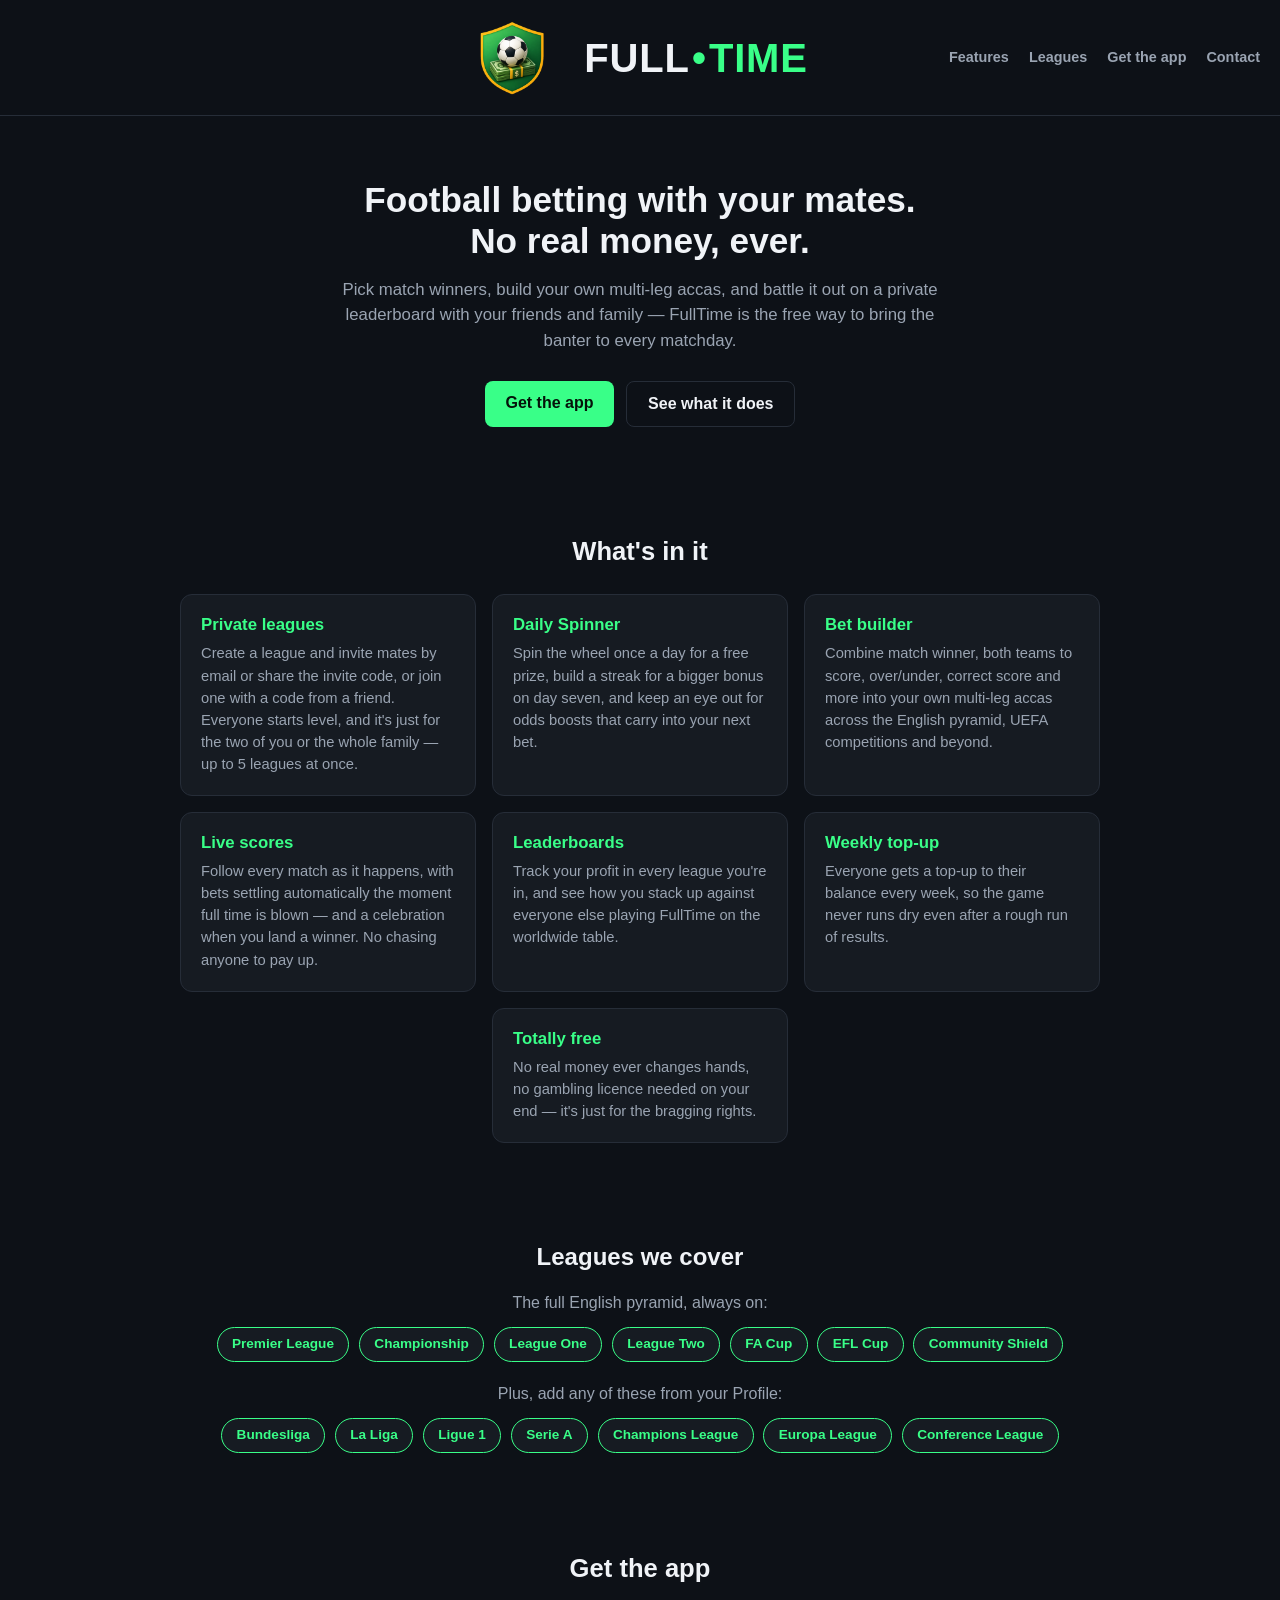
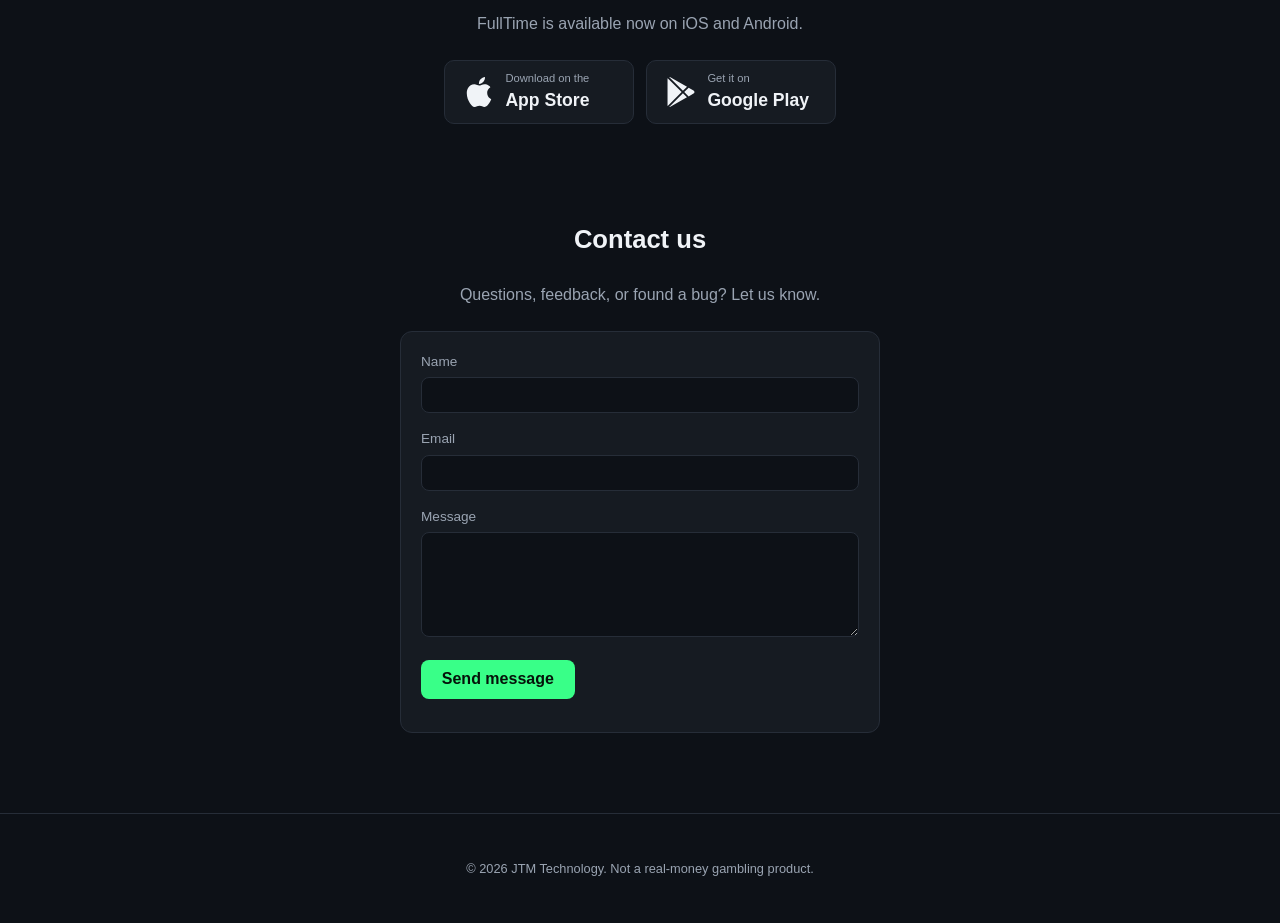
==== FullTime.Website/wwwroot/index.html @ 98722765 "Bump website cache-bust, make invite code stand out The invite page's CSS was added to styles.css ea" ====
<!DOCTYPE html>
<html lang="en">
<head>
    <meta charset="utf-8" />
    <meta name="viewport" content="width=device-width, initial-scale=1.0" />
    <title>FullTime — Football betting with your mates</title>
    <meta name="description" content="FullTime is a free app for betting against your friends and family on football — no real money, just bragging rights." />
    <link rel="icon" type="image/png" href="favicon.png" />
    <link rel="stylesheet" href="styles.css?v=4" />
</head>
<body>

    <header class="top-bar">
        <a class="brand-logo" href="/">
            <img class="brand-crest" src="logo.png" alt="FullTime" width="80" height="80" />
            <span class="wordmark"><span class="full">FULL</span><span class="dot">&bull;</span><span class="time">TIME</span></span>
        </a>
        <nav class="top-nav">
            <a href="#features">Features</a>
            <a href="#leagues">Leagues</a>
            <a href="#get-app">Get the app</a>
            <a href="#contact">Contact</a>
        </nav>
    </header>

    <main>
        <section class="hero">
            <h1>Football betting with your mates.<br />No real money, ever.</h1>
            <p class="hero-sub">
                Pick match winners, build your own multi-leg accas, and battle it out on a private
                leaderboard with your friends and family — FullTime is the free way to bring the
                banter to every matchday.
            </p>
            <div class="button-row hero-actions">
                <a href="#get-app" class="primary-btn">Get the app</a>
                <a href="#features" class="cancel-btn">See what it does</a>
            </div>
        </section>

        <section id="features" class="features">
            <h2>What's in it</h2>
            <div class="feature-grid">
                <div class="page-card feature-card">
                    <h3>Private leagues</h3>
                    <p>Create a league and invite mates by email or share the invite code, or join
                       one with a code from a friend. Everyone starts level, and it's just for the
                       two of you or the whole family — up to 5 leagues at once.</p>
                </div>
                <div class="page-card feature-card">
                    <h3>Daily Spinner</h3>
                    <p>Spin the wheel once a day for a free prize, build a streak for a bigger
                       bonus on day seven, and keep an eye out for odds boosts that carry into
                       your next bet.</p>
                </div>
                <div class="page-card feature-card">
                    <h3>Bet builder</h3>
                    <p>Combine match winner, both teams to score, over/under, correct score and
                       more into your own multi-leg accas across the English pyramid, UEFA
                       competitions and beyond.</p>
                </div>
                <div class="page-card feature-card">
                    <h3>Live scores</h3>
                    <p>Follow every match as it happens, with bets settling automatically the
                       moment full time is blown — and a celebration when you land a winner. No
                       chasing anyone to pay up.</p>
                </div>
                <div class="page-card feature-card">
                    <h3>Leaderboards</h3>
                    <p>Track your profit in every league you're in, and see how you stack up
                       against everyone else playing FullTime on the worldwide table.</p>
                </div>
                <div class="page-card feature-card">
                    <h3>Weekly top-up</h3>
                    <p>Everyone gets a top-up to their balance every week, so the game never runs
                       dry even after a rough run of results.</p>
                </div>
                <div class="page-card feature-card">
                    <h3>Totally free</h3>
                    <p>No real money ever changes hands, no gambling licence needed on your end —
                       it's just for the bragging rights.</p>
                </div>
            </div>
        </section>

        <section id="leagues" class="leagues">
            <h2>Leagues we cover</h2>
            <p class="hint">The full English pyramid, always on:</p>
            <div class="league-chip-row">
                <span class="league-chip">Premier League</span>
                <span class="league-chip">Championship</span>
                <span class="league-chip">League One</span>
                <span class="league-chip">League Two</span>
                <span class="league-chip">FA Cup</span>
                <span class="league-chip">EFL Cup</span>
                <span class="league-chip">Community Shield</span>
            </div>
            <p class="hint">Plus, add any of these from your Profile:</p>
            <div class="league-chip-row">
                <span class="league-chip">Bundesliga</span>
                <span class="league-chip">La Liga</span>
                <span class="league-chip">Ligue 1</span>
                <span class="league-chip">Serie A</span>
                <span class="league-chip">Champions League</span>
                <span class="league-chip">Europa League</span>
                <span class="league-chip">Conference League</span>
            </div>
        </section>

        <section id="get-app" class="get-app">
            <h2>Get the app</h2>
            <p>FullTime is available now on iOS and Android.</p>
            <div class="button-row store-badges">
                <!-- Placeholder hrefs - swap these for the real App Store / Play Store listing
                     URLs. -->
                <a href="#" class="store-badge" aria-label="Download on the App Store">
                    <svg class="store-badge-icon" viewBox="0 0 24 24" xmlns="http://www.w3.org/2000/svg" aria-hidden="true"><path d="M12.152 6.896c-.948 0-2.415-1.078-3.96-1.04-2.04.027-3.91 1.183-4.961 3.014-2.117 3.675-.546 9.103 1.519 12.09 1.013 1.454 2.208 3.09 3.792 3.039 1.52-.065 2.09-.987 3.935-.987 1.831 0 2.35.987 3.96.948 1.637-.026 2.676-1.48 3.676-2.948 1.156-1.688 1.636-3.325 1.662-3.415-.039-.013-3.182-1.221-3.22-4.857-.026-3.04 2.48-4.494 2.597-4.559-1.429-2.09-3.623-2.324-4.39-2.376-2-.156-3.675 1.09-4.61 1.09zM15.53 3.83c.843-1.012 1.4-2.427 1.245-3.83-1.207.052-2.662.805-3.532 1.818-.78.896-1.454 2.338-1.273 3.714 1.338.104 2.715-.688 3.559-1.701" /></svg>
                    <span class="store-badge-text">
                        <span class="store-badge-eyebrow">Download on the</span>
                        <span class="store-badge-title">App Store</span>
                    </span>
                </a>
                <a href="#" class="store-badge" aria-label="Get it on Google Play">
                    <svg class="store-badge-icon" viewBox="0 0 24 24" xmlns="http://www.w3.org/2000/svg" aria-hidden="true"><path d="M22.018 13.298l-3.919 2.218-3.515-3.493 3.543-3.521 3.891 2.202a1.49 1.49 0 0 1 0 2.594zM1.337.924a1.486 1.486 0 0 0-.112.568v21.017c0 .217.045.419.124.6l11.155-11.087L1.337.924zm12.207 10.065l3.258-3.238L3.45.195a1.466 1.466 0 0 0-.946-.179l11.04 10.973zm0 2.067l-11 10.933c.298.036.612-.016.906-.183l13.324-7.54-3.23-3.21z" /></svg>
                    <span class="store-badge-text">
                        <span class="store-badge-eyebrow">Get it on</span>
                        <span class="store-badge-title">Google Play</span>
                    </span>
                </a>
            </div>
        </section>

        <section id="contact" class="contact">
            <h2>Contact us</h2>
            <p class="hint">Questions, feedback, or found a bug? Let us know.</p>
            <form id="contact-form" class="page-card contact-form">
                <div class="field">
                    <label for="name">Name</label>
                    <input type="text" id="name" name="name" required autocomplete="name" />
                </div>
                <div class="field">
                    <label for="email">Email</label>
                    <input type="email" id="email" name="email" required autocomplete="email" />
                </div>
                <div class="field">
                    <label for="message">Message</label>
                    <textarea id="message" name="message" rows="5" required></textarea>
                </div>
                <button type="submit" class="primary-btn" id="contact-submit">Send message</button>
                <div class="status" id="contact-status"></div>
            </form>
        </section>
    </main>

    <footer class="site-footer">
        <p>&copy; 2026 JTM Technology. Not a real-money gambling product.</p>
    </footer>

    <script src="site.js"></script>
</body>
</html>
---- FullTime.Website/wwwroot/styles.css ----
/* Same design tokens/component patterns as FullTime.App.Shared/wwwroot/app.css, kept in sync by
   hand since this is a standalone static site, not a shared project reference. */
:root {
    --bg: #0d1117;
    --bg-elevated: #161b22;
    --border: #262d38;
    --text: #f0f3f7;
    --text-muted: #9aa4b2;
    --accent: #39ff88;
    --accent-ink: #05130a;
}

* { box-sizing: border-box; }

body {
    margin: 0;
    font-family: 'Helvetica Neue', Helvetica, Arial, sans-serif;
    background: var(--bg);
    color: var(--text);
    line-height: 1.5;
}

a { color: var(--accent); text-decoration: none; }
a:hover { text-decoration: underline; }

h1, h2, h3 { line-height: 1.15; }

.top-bar {
    position: sticky; top: 0; z-index: 20;
    display: grid; grid-template-columns: 1fr auto 1fr; align-items: center;
    padding: 1.1rem 1.25rem;
    background: var(--bg);
    border-bottom: 1px solid var(--border);
}

.brand-logo { grid-column: 2; justify-self: center; display: flex; align-items: center; gap: 2rem; text-decoration: none; }
.brand-crest { width: 80px; height: 80px; flex-shrink: 0; object-fit: contain; }

.wordmark {
    display: flex; align-items: center;
    font-weight: 800; font-size: 2.5rem; letter-spacing: 0.02em;
}
.wordmark .full { color: var(--text); }
.wordmark .dot { color: var(--accent); margin: 0 0.14rem; }
.wordmark .time { color: var(--accent); }

.top-nav { grid-column: 3; justify-self: end; display: flex; gap: 1.25rem; }
.top-nav a { color: var(--text-muted); font-weight: 600; font-size: 0.9rem; }
.top-nav a:hover { color: var(--text); text-decoration: none; }

main { max-width: 960px; margin: 0 auto; padding: 0 1.25rem; }

.hero { text-align: center; padding: 4rem 0 3rem; }
.hero h1 { font-size: 2.2rem; margin: 0 0 1rem; }
.hero-sub { color: var(--text-muted); font-size: 1.05rem; max-width: 640px; margin: 0 auto 1.75rem; }
.hero-actions { justify-content: center; }

.button-row { display: flex; gap: 0.75rem; flex-wrap: wrap; }

.primary-btn {
    display: inline-block;
    background: var(--accent); color: var(--accent-ink); border: none;
    padding: 0.65rem 1.3rem; border-radius: 8px; font-weight: 700; font-size: 1rem; cursor: pointer;
}
.primary-btn:hover { text-decoration: none; opacity: 0.92; }

.cancel-btn {
    display: inline-block;
    background: transparent; border: 1px solid var(--border); color: var(--text);
    padding: 0.65rem 1.3rem; border-radius: 8px; font-weight: 600; font-size: 1rem; cursor: pointer;
}
.cancel-btn:hover { text-decoration: none; border-color: var(--text-muted); }

.features { padding: 2.5rem 0; text-align: center; }
.features h2, .get-app h2, .contact h2 { font-size: 1.6rem; margin-bottom: 1.75rem; }

/* Flex + justify-content:center rather than CSS grid - a grid track leaves a lone last-row card
   pinned to the left edge, while flex-wrap centers every row (including a partial final one). */
.feature-grid {
    display: flex; flex-wrap: wrap; justify-content: center; gap: 1rem;
    text-align: left;
}
/* flex-grow:0 - a grow factor would let a lone last-row card stretch to fill that whole row's
   leftover width, making it visibly wider than the full rows above it. */
.feature-card { flex: 0 1 296px; }

.page-card {
    background: var(--bg-elevated); border: 1px solid var(--border); border-radius: 12px;
    padding: 1.25rem;
}
.feature-card h3 { margin: 0 0 0.5rem; font-size: 1.05rem; color: var(--accent); }
.feature-card p { margin: 0; color: var(--text-muted); font-size: 0.92rem; }

.leagues { text-align: center; padding: 2.5rem 0; }
.leagues .hint { color: var(--text-muted); margin: 1.25rem 0 0.75rem; }
.leagues .hint:first-of-type { margin-top: 0; }

.league-chip-row { display: flex; flex-wrap: wrap; gap: 0.6rem; justify-content: center; }
.league-chip {
    background: var(--bg-elevated); border: 1px solid var(--accent); border-radius: 999px;
    padding: 0.4rem 0.9rem; font-size: 0.85rem; font-weight: 600; color: var(--accent);
}

.get-app { text-align: center; padding: 2.5rem 0; }
.get-app p { color: var(--text-muted); margin-bottom: 1.5rem; }
.store-badges { justify-content: center; }

.store-badge {
    display: flex; align-items: center; gap: 0.7rem;
    background: var(--bg-elevated); border: 1px solid var(--border); border-radius: 10px;
    padding: 0.6rem 1.2rem; min-width: 190px;
}
.store-badge:hover { text-decoration: none; border-color: var(--accent); }
.store-badge-icon { width: 30px; height: 30px; fill: var(--text); flex-shrink: 0; }
.store-badge-text { display: flex; flex-direction: column; align-items: flex-start; }
.store-badge-eyebrow { font-size: 0.7rem; color: var(--text-muted); }
.store-badge-title { font-size: 1.1rem; font-weight: 700; color: var(--text); }

.invite-hero { text-align: center; padding: 4rem 0 3rem; }
.invite-hero h1 { font-size: 2rem; margin: 0 0 1rem; }
.invite-hero .hint { color: var(--text-muted); margin-top: 1.5rem; }

.invite-code-card {
    display: inline-block; margin: 0 auto; padding: 1.5rem 2.5rem; text-align: center;
    border-color: var(--accent); box-shadow: 0 0 32px rgba(57, 255, 136, 0.15);
}
.invite-code-card .label {
    font-size: 0.75rem; text-transform: uppercase; letter-spacing: 0.05em; color: var(--text-muted);
}
.invite-code-big {
    font-size: 3rem; font-weight: 800; letter-spacing: 0.2em; color: var(--accent); margin-top: 0.4rem;
    text-shadow: 0 0 24px rgba(57, 255, 136, 0.5);
}

.contact { padding: 2.5rem 0 3.5rem; text-align: center; }
.contact .hint { color: var(--text-muted); }
.contact-form { text-align: left; max-width: 480px; margin: 1.5rem auto; }

.field { margin-bottom: 1rem; }
.field label { display: block; font-size: 0.85rem; color: var(--text-muted); margin-bottom: 0.3rem; }
.field input, .field textarea {
    width: 100%; background: var(--bg); color: var(--text); border: 1px solid var(--border);
    border-radius: 8px; padding: 0.55rem 0.7rem; font-size: 0.95rem; font-family: inherit;
}
.field input:focus, .field textarea:focus { outline: 1px solid var(--accent); border-color: var(--accent); }

.status { margin-top: 0.85rem; font-size: 0.9rem; color: var(--text-muted); }
.status.error { color: #ff6b6b; }
.status.success { color: var(--accent); }

.site-footer {
    text-align: center; padding: 2rem 1.25rem; color: var(--text-muted); font-size: 0.8rem;
    border-top: 1px solid var(--border);
}

@media (max-width: 600px) {
    .top-nav { display: none; }
    .hero h1 { font-size: 1.7rem; }
}
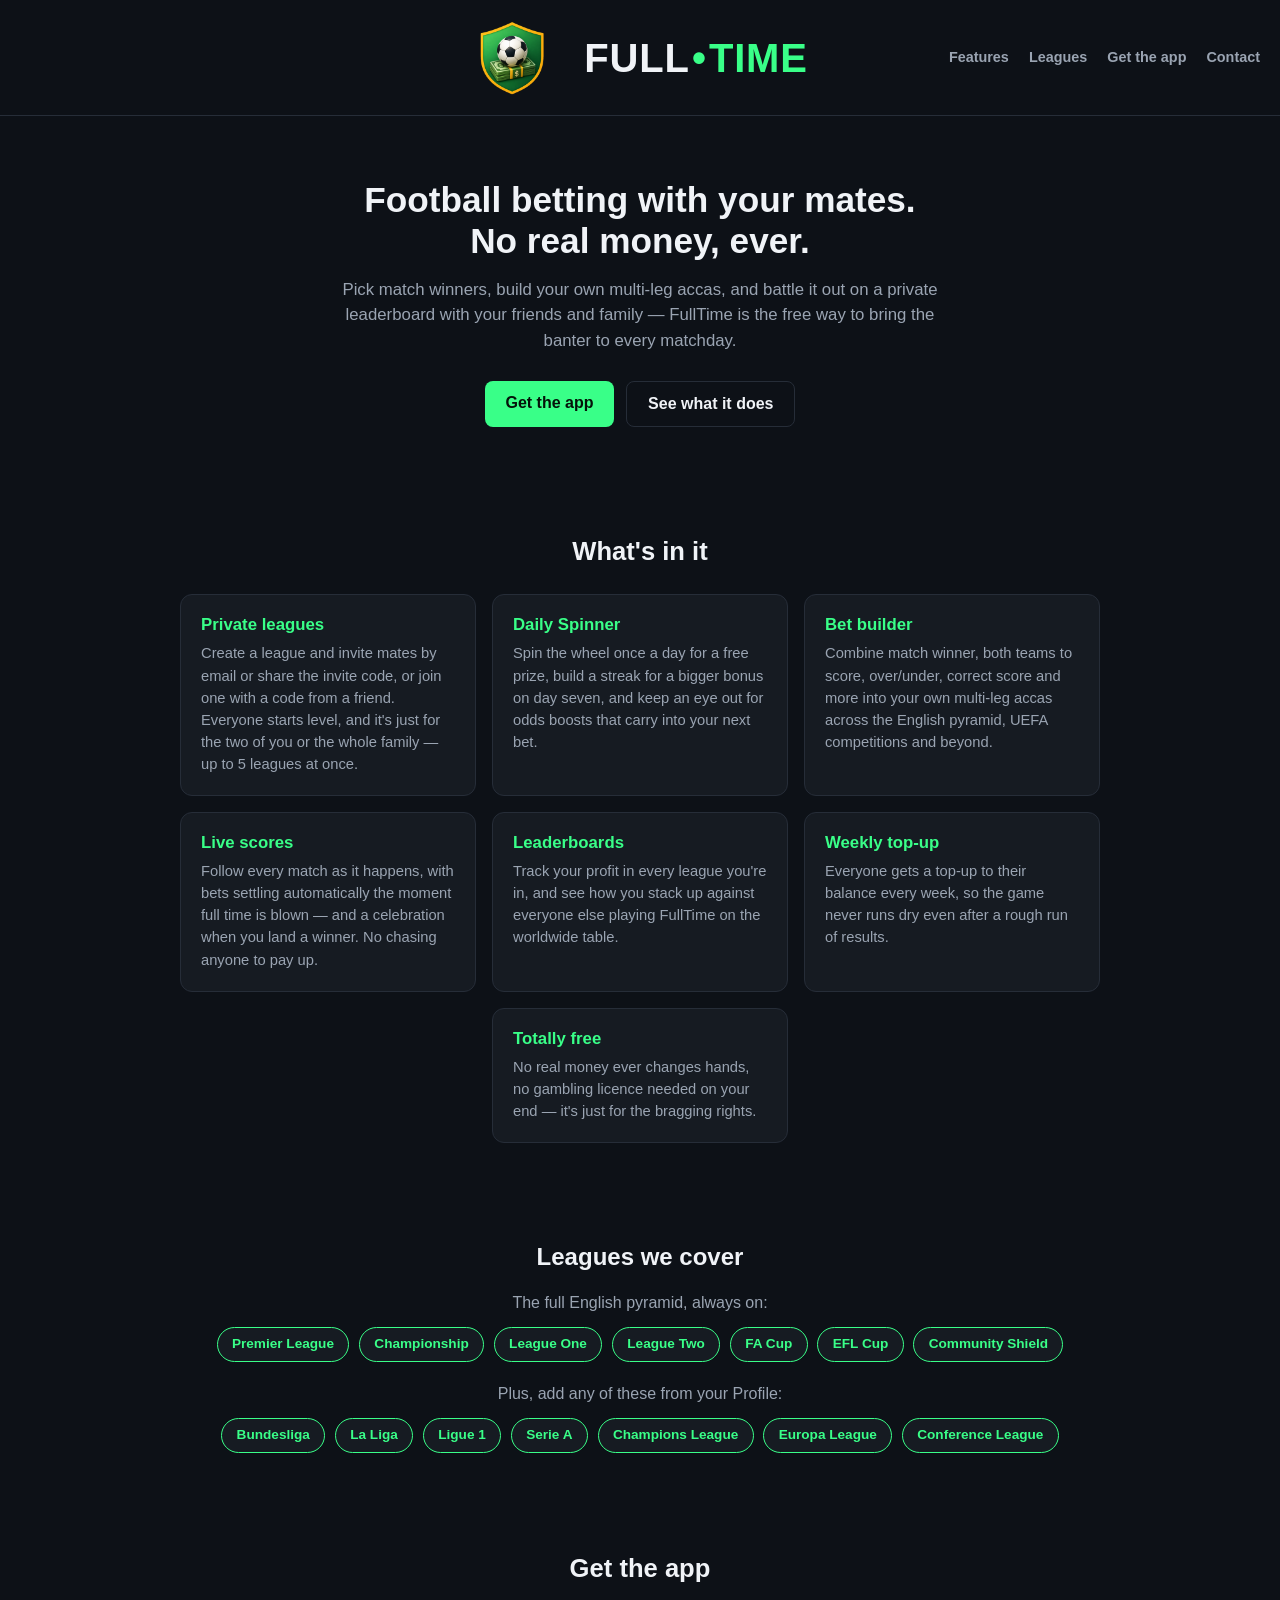
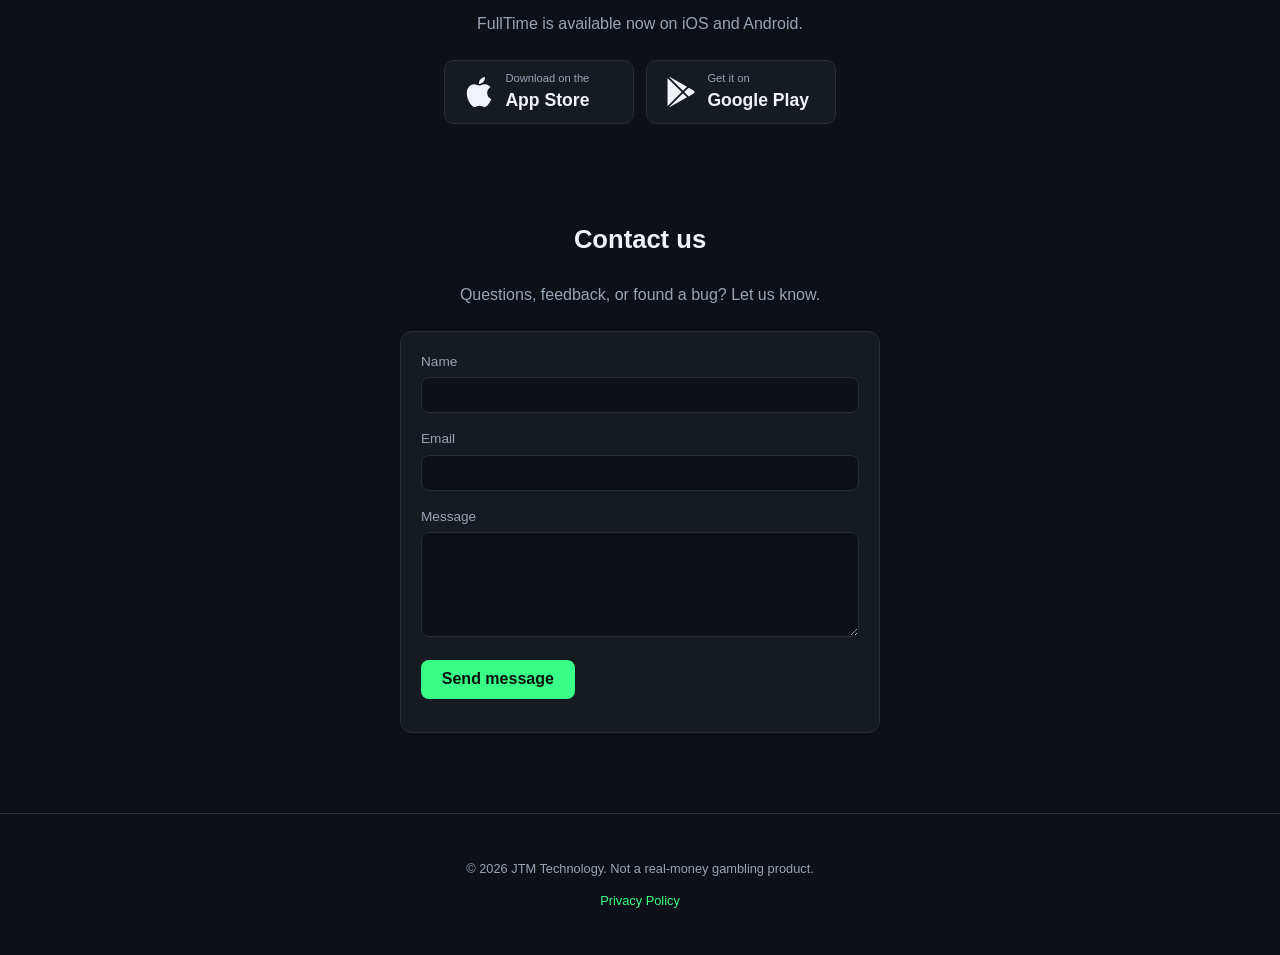
==== commit cb9ec4be: "Fix Android package name before Play Store upload, add privacy policy Android was still shipping the" ====
--- a/FullTime.Website/wwwroot/index.html
+++ b/FullTime.Website/wwwroot/index.html
@@ -6,7 +6,7 @@
     <title>FullTime — Football betting with your mates</title>
     <meta name="description" content="FullTime is a free app for betting against your friends and family on football — no real money, just bragging rights." />
     <link rel="icon" type="image/png" href="favicon.png" />
-    <link rel="stylesheet" href="styles.css?v=4" />
+    <link rel="stylesheet" href="styles.css?v=5" />
 </head>
 <body>
 
@@ -153,6 +153,7 @@
 
     <footer class="site-footer">
         <p>&copy; 2026 JTM Technology. Not a real-money gambling product.</p>
+        <p><a href="/privacy.html">Privacy Policy</a></p>
     </footer>
 
     <script src="site.js"></script>
--- a/FullTime.Website/wwwroot/styles.css
+++ b/FullTime.Website/wwwroot/styles.css
@@ -132,6 +132,14 @@
     text-shadow: 0 0 24px rgba(57, 255, 136, 0.5);
 }
 
+.legal-page { padding: 3rem 0 4rem; }
+.legal-page h1 { font-size: 2rem; margin: 0 0 0.5rem; }
+.legal-page h2 { font-size: 1.2rem; color: var(--accent); margin: 2rem 0 0.75rem; }
+.legal-page p, .legal-page li { color: var(--text-muted); line-height: 1.6; }
+.legal-page ul { padding-left: 1.25rem; }
+.legal-page li { margin-bottom: 0.5rem; }
+.legal-page .hint { color: var(--text-muted); font-size: 0.9rem; }
+
 .contact { padding: 2.5rem 0 3.5rem; text-align: center; }
 .contact .hint { color: var(--text-muted); }
 .contact-form { text-align: left; max-width: 480px; margin: 1.5rem auto; }
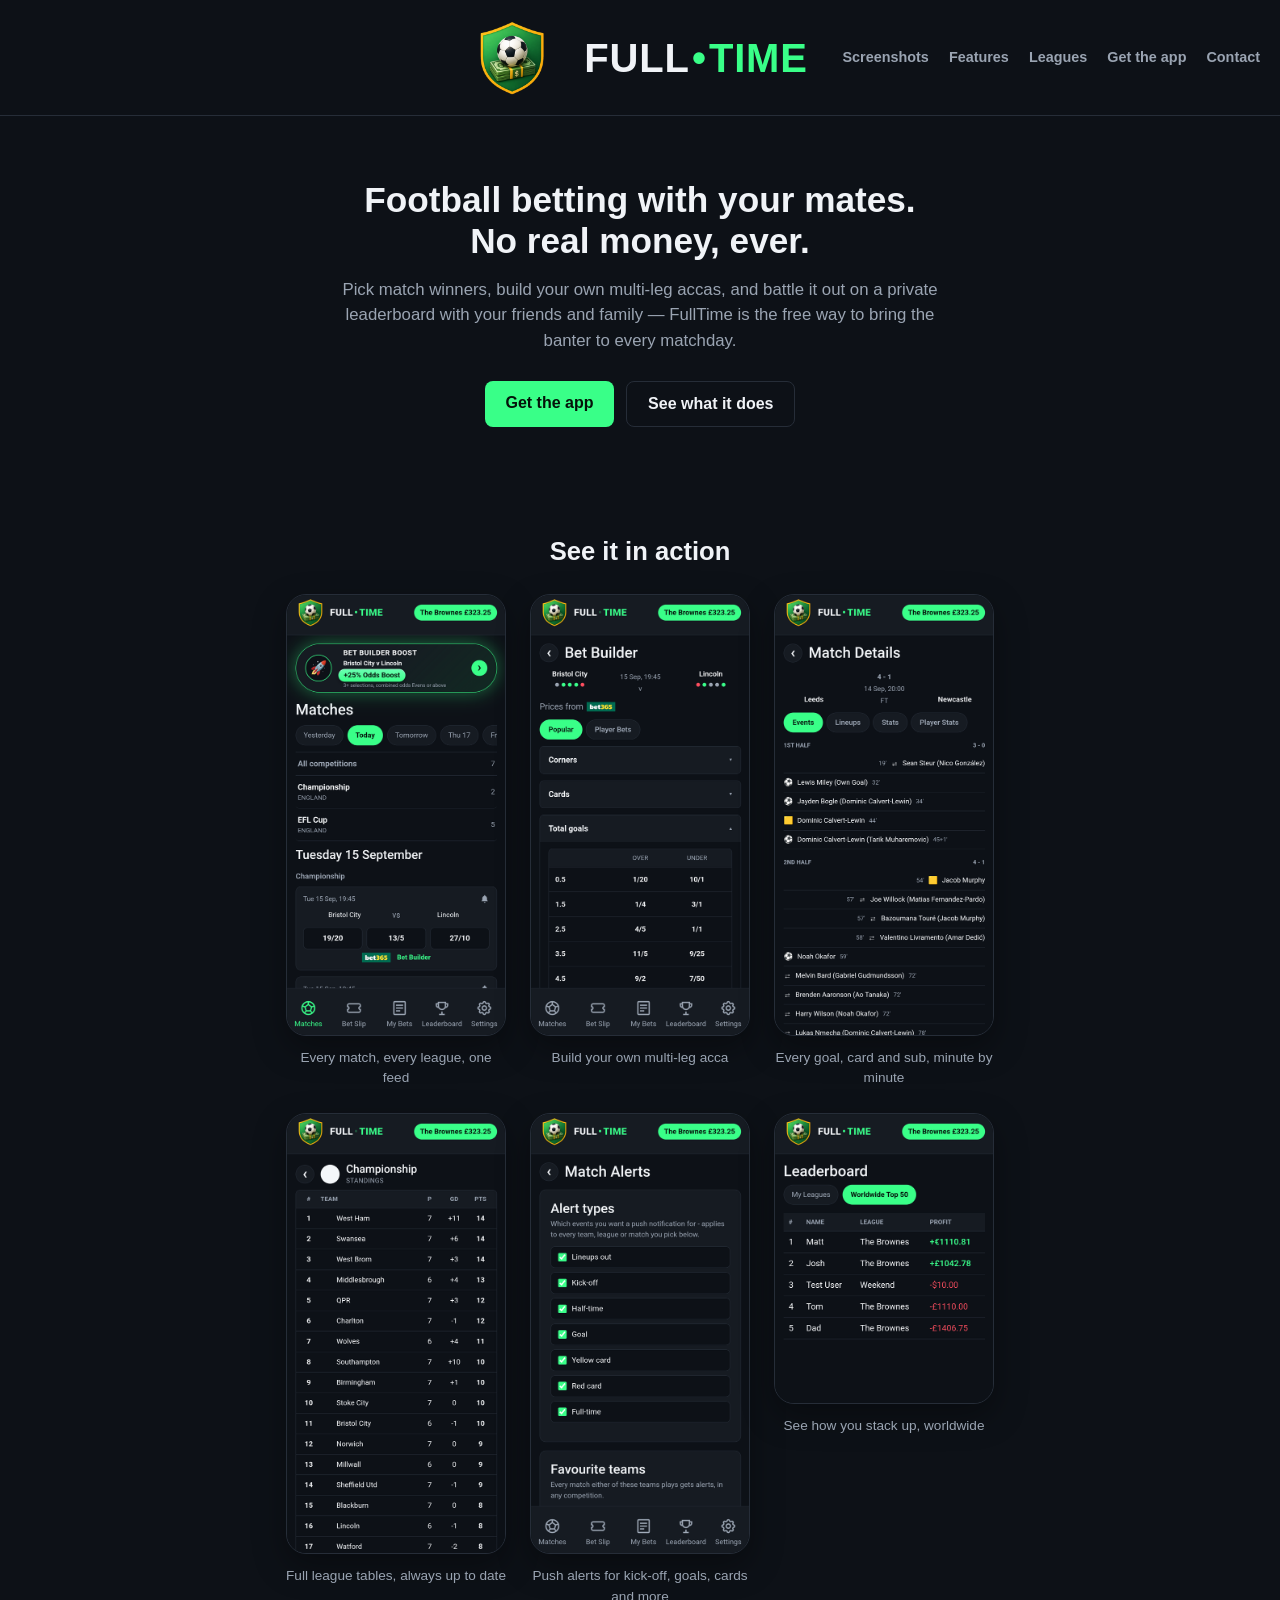
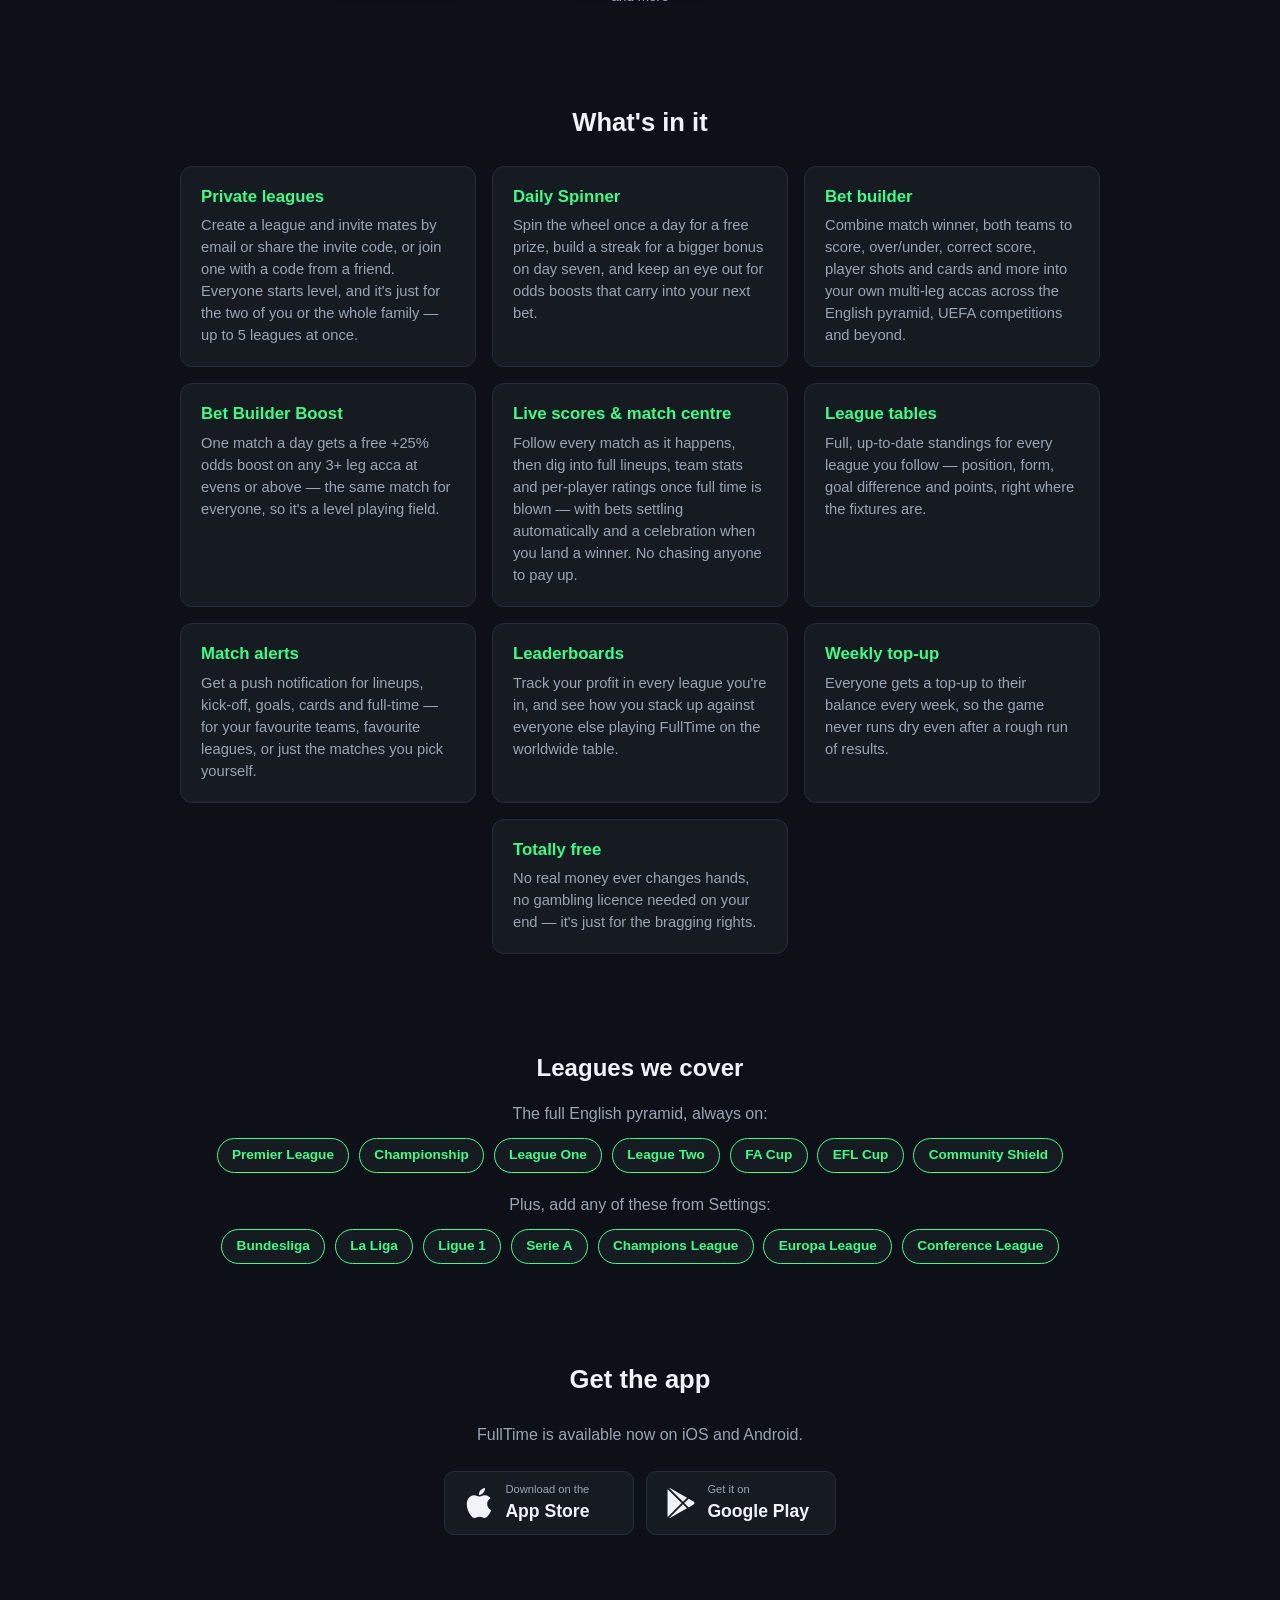
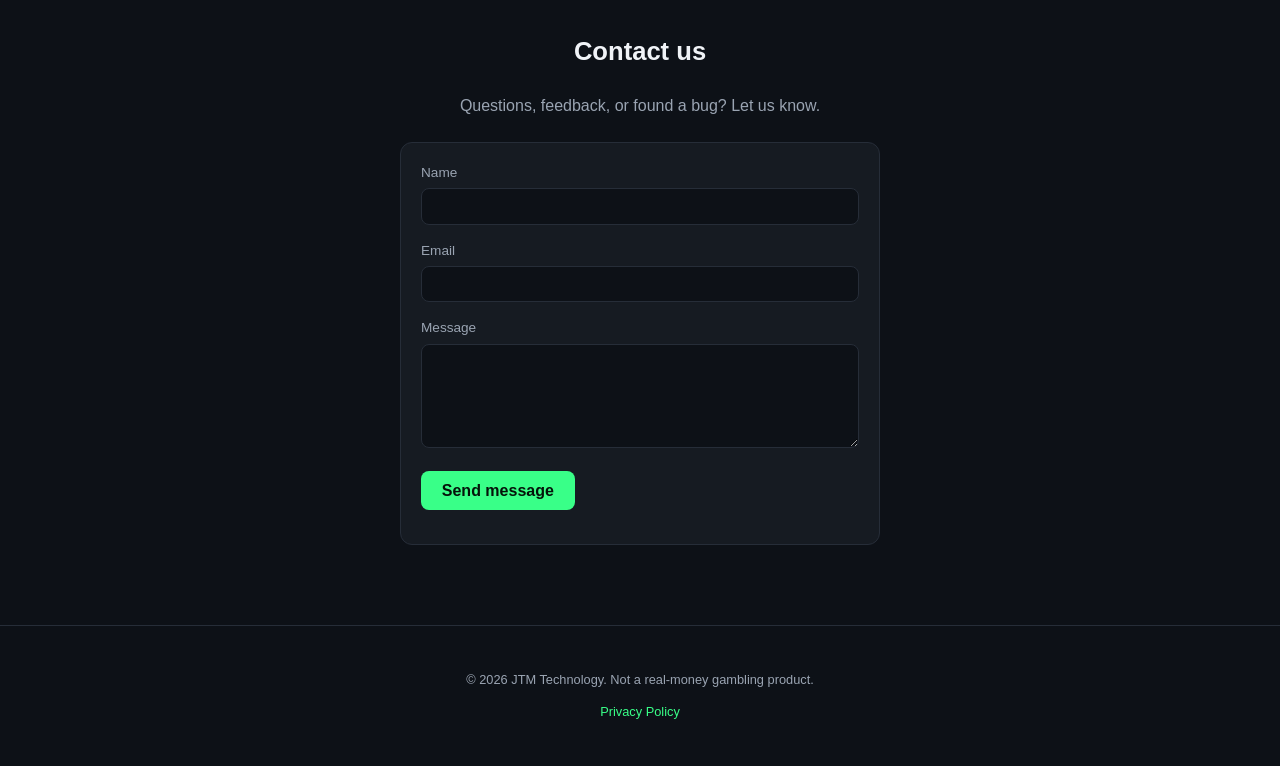
==== commit e3956f12: "Website: add real app screenshots, new-feature copy, Profile->Settings fix Marketing site hadn't bee" ====
--- a/FullTime.Website/wwwroot/index.html
+++ b/FullTime.Website/wwwroot/index.html
@@ -6,7 +6,7 @@
     <title>FullTime — Football betting with your mates</title>
     <meta name="description" content="FullTime is a free app for betting against your friends and family on football — no real money, just bragging rights." />
     <link rel="icon" type="image/png" href="favicon.png" />
-    <link rel="stylesheet" href="styles.css?v=5" />
+    <link rel="stylesheet" href="styles.css?v=6" />
 </head>
 <body>
 
@@ -16,6 +16,7 @@
             <span class="wordmark"><span class="full">FULL</span><span class="dot">&bull;</span><span class="time">TIME</span></span>
         </a>
         <nav class="top-nav">
+            <a href="#screenshots">Screenshots</a>
             <a href="#features">Features</a>
             <a href="#leagues">Leagues</a>
             <a href="#get-app">Get the app</a>
@@ -37,6 +38,42 @@
             </div>
         </section>
 
+        <section id="screenshots" class="screenshots">
+            <h2>See it in action</h2>
+            <div class="screenshot-grid">
+                <figure class="screenshot-card">
+                    <img src="images/screenshot-matches.png" width="540" height="1089" loading="lazy"
+                         alt="Matches screen listing today's fixtures with live odds and the daily Bet Builder Boost" />
+                    <figcaption>Every match, every league, one feed</figcaption>
+                </figure>
+                <figure class="screenshot-card">
+                    <img src="images/screenshot-bet-builder.png" width="540" height="1089" loading="lazy"
+                         alt="Bet Builder screen showing corners, cards, total goals and other markets for a match" />
+                    <figcaption>Build your own multi-leg acca</figcaption>
+                </figure>
+                <figure class="screenshot-card">
+                    <img src="images/screenshot-match-events.png" width="540" height="1089" loading="lazy"
+                         alt="Match Details Events tab showing goals, cards and substitutions with scorer names and minutes" />
+                    <figcaption>Every goal, card and sub, minute by minute</figcaption>
+                </figure>
+                <figure class="screenshot-card">
+                    <img src="images/screenshot-standings.png" width="540" height="1089" loading="lazy"
+                         alt="Full Championship league table with played, goal difference and points" />
+                    <figcaption>Full league tables, always up to date</figcaption>
+                </figure>
+                <figure class="screenshot-card">
+                    <img src="images/screenshot-match-alerts.png" width="540" height="1089" loading="lazy"
+                         alt="Match Alerts settings screen with toggles for lineups, kick-off, half-time, goals, cards and full-time" />
+                    <figcaption>Push alerts for kick-off, goals, cards and more</figcaption>
+                </figure>
+                <figure class="screenshot-card">
+                    <img src="images/screenshot-leaderboard.png" width="540" height="717" loading="lazy"
+                         alt="Worldwide leaderboard ranking players by profit" />
+                    <figcaption>See how you stack up, worldwide</figcaption>
+                </figure>
+            </div>
+        </section>
+
         <section id="features" class="features">
             <h2>What's in it</h2>
             <div class="feature-grid">
@@ -54,15 +91,32 @@
                 </div>
                 <div class="page-card feature-card">
                     <h3>Bet builder</h3>
-                    <p>Combine match winner, both teams to score, over/under, correct score and
-                       more into your own multi-leg accas across the English pyramid, UEFA
-                       competitions and beyond.</p>
-                </div>
-                <div class="page-card feature-card">
-                    <h3>Live scores</h3>
-                    <p>Follow every match as it happens, with bets settling automatically the
-                       moment full time is blown — and a celebration when you land a winner. No
-                       chasing anyone to pay up.</p>
+                    <p>Combine match winner, both teams to score, over/under, correct score,
+                       player shots and cards and more into your own multi-leg accas across the
+                       English pyramid, UEFA competitions and beyond.</p>
+                </div>
+                <div class="page-card feature-card">
+                    <h3>Bet Builder Boost</h3>
+                    <p>One match a day gets a free +25% odds boost on any 3+ leg acca at evens or
+                       above — the same match for everyone, so it's a level playing field.</p>
+                </div>
+                <div class="page-card feature-card">
+                    <h3>Live scores &amp; match centre</h3>
+                    <p>Follow every match as it happens, then dig into full lineups, team stats
+                       and per-player ratings once full time is blown — with bets settling
+                       automatically and a celebration when you land a winner. No chasing anyone
+                       to pay up.</p>
+                </div>
+                <div class="page-card feature-card">
+                    <h3>League tables</h3>
+                    <p>Full, up-to-date standings for every league you follow — position, form,
+                       goal difference and points, right where the fixtures are.</p>
+                </div>
+                <div class="page-card feature-card">
+                    <h3>Match alerts</h3>
+                    <p>Get a push notification for lineups, kick-off, goals, cards and full-time —
+                       for your favourite teams, favourite leagues, or just the matches you pick
+                       yourself.</p>
                 </div>
                 <div class="page-card feature-card">
                     <h3>Leaderboards</h3>
@@ -94,7 +148,7 @@
                 <span class="league-chip">EFL Cup</span>
                 <span class="league-chip">Community Shield</span>
             </div>
-            <p class="hint">Plus, add any of these from your Profile:</p>
+            <p class="hint">Plus, add any of these from Settings:</p>
             <div class="league-chip-row">
                 <span class="league-chip">Bundesliga</span>
                 <span class="league-chip">La Liga</span>
@@ -110,8 +164,9 @@
             <h2>Get the app</h2>
             <p>FullTime is available now on iOS and Android.</p>
             <div class="button-row store-badges">
-                <!-- Placeholder hrefs - swap these for the real App Store / Play Store listing
-                     URLs. -->
+                <!-- App Store href is still a placeholder - iOS hasn't had its first App Store
+                     approval yet (see CLAUDE.md's AdMob testing-convention note for the same
+                     per-platform distinction). Swap it in once that build is live. -->
                 <a href="#" class="store-badge" aria-label="Download on the App Store">
                     <svg class="store-badge-icon" viewBox="0 0 24 24" xmlns="http://www.w3.org/2000/svg" aria-hidden="true"><path d="M12.152 6.896c-.948 0-2.415-1.078-3.96-1.04-2.04.027-3.91 1.183-4.961 3.014-2.117 3.675-.546 9.103 1.519 12.09 1.013 1.454 2.208 3.09 3.792 3.039 1.52-.065 2.09-.987 3.935-.987 1.831 0 2.35.987 3.96.948 1.637-.026 2.676-1.48 3.676-2.948 1.156-1.688 1.636-3.325 1.662-3.415-.039-.013-3.182-1.221-3.22-4.857-.026-3.04 2.48-4.494 2.597-4.559-1.429-2.09-3.623-2.324-4.39-2.376-2-.156-3.675 1.09-4.61 1.09zM15.53 3.83c.843-1.012 1.4-2.427 1.245-3.83-1.207.052-2.662.805-3.532 1.818-.78.896-1.454 2.338-1.273 3.714 1.338.104 2.715-.688 3.559-1.701" /></svg>
                     <span class="store-badge-text">
@@ -119,7 +174,7 @@
                         <span class="store-badge-title">App Store</span>
                     </span>
                 </a>
-                <a href="#" class="store-badge" aria-label="Get it on Google Play">
+                <a href="https://play.google.com/store/apps/details?id=com.jtmtechnology.fulltime.app&hl=en" class="store-badge" aria-label="Get it on Google Play">
                     <svg class="store-badge-icon" viewBox="0 0 24 24" xmlns="http://www.w3.org/2000/svg" aria-hidden="true"><path d="M22.018 13.298l-3.919 2.218-3.515-3.493 3.543-3.521 3.891 2.202a1.49 1.49 0 0 1 0 2.594zM1.337.924a1.486 1.486 0 0 0-.112.568v21.017c0 .217.045.419.124.6l11.155-11.087L1.337.924zm12.207 10.065l3.258-3.238L3.45.195a1.466 1.466 0 0 0-.946-.179l11.04 10.973zm0 2.067l-11 10.933c.298.036.612-.016.906-.183l13.324-7.54-3.23-3.21z" /></svg>
                     <span class="store-badge-text">
                         <span class="store-badge-eyebrow">Get it on</span>
--- a/FullTime.Website/wwwroot/styles.css
+++ b/FullTime.Website/wwwroot/styles.css
@@ -91,6 +91,24 @@
 .feature-card h3 { margin: 0 0 0.5rem; font-size: 1.05rem; color: var(--accent); }
 .feature-card p { margin: 0; color: var(--text-muted); font-size: 0.92rem; }
 
+.screenshots { padding: 2.5rem 0; text-align: center; }
+.screenshots h2 { font-size: 1.6rem; margin-bottom: 1.75rem; }
+
+.screenshot-grid {
+    display: flex; flex-wrap: wrap; justify-content: center; gap: 1.5rem;
+}
+.screenshot-card {
+    flex: 0 1 220px; margin: 0;
+}
+.screenshot-card img {
+    display: block; width: 100%; height: auto;
+    border: 1px solid var(--border); border-radius: 20px;
+    box-shadow: 0 12px 32px rgba(0, 0, 0, 0.35);
+}
+.screenshot-card figcaption {
+    margin-top: 0.75rem; font-size: 0.85rem; color: var(--text-muted);
+}
+
 .leagues { text-align: center; padding: 2.5rem 0; }
 .leagues .hint { color: var(--text-muted); margin: 1.25rem 0 0.75rem; }
 .leagues .hint:first-of-type { margin-top: 0; }
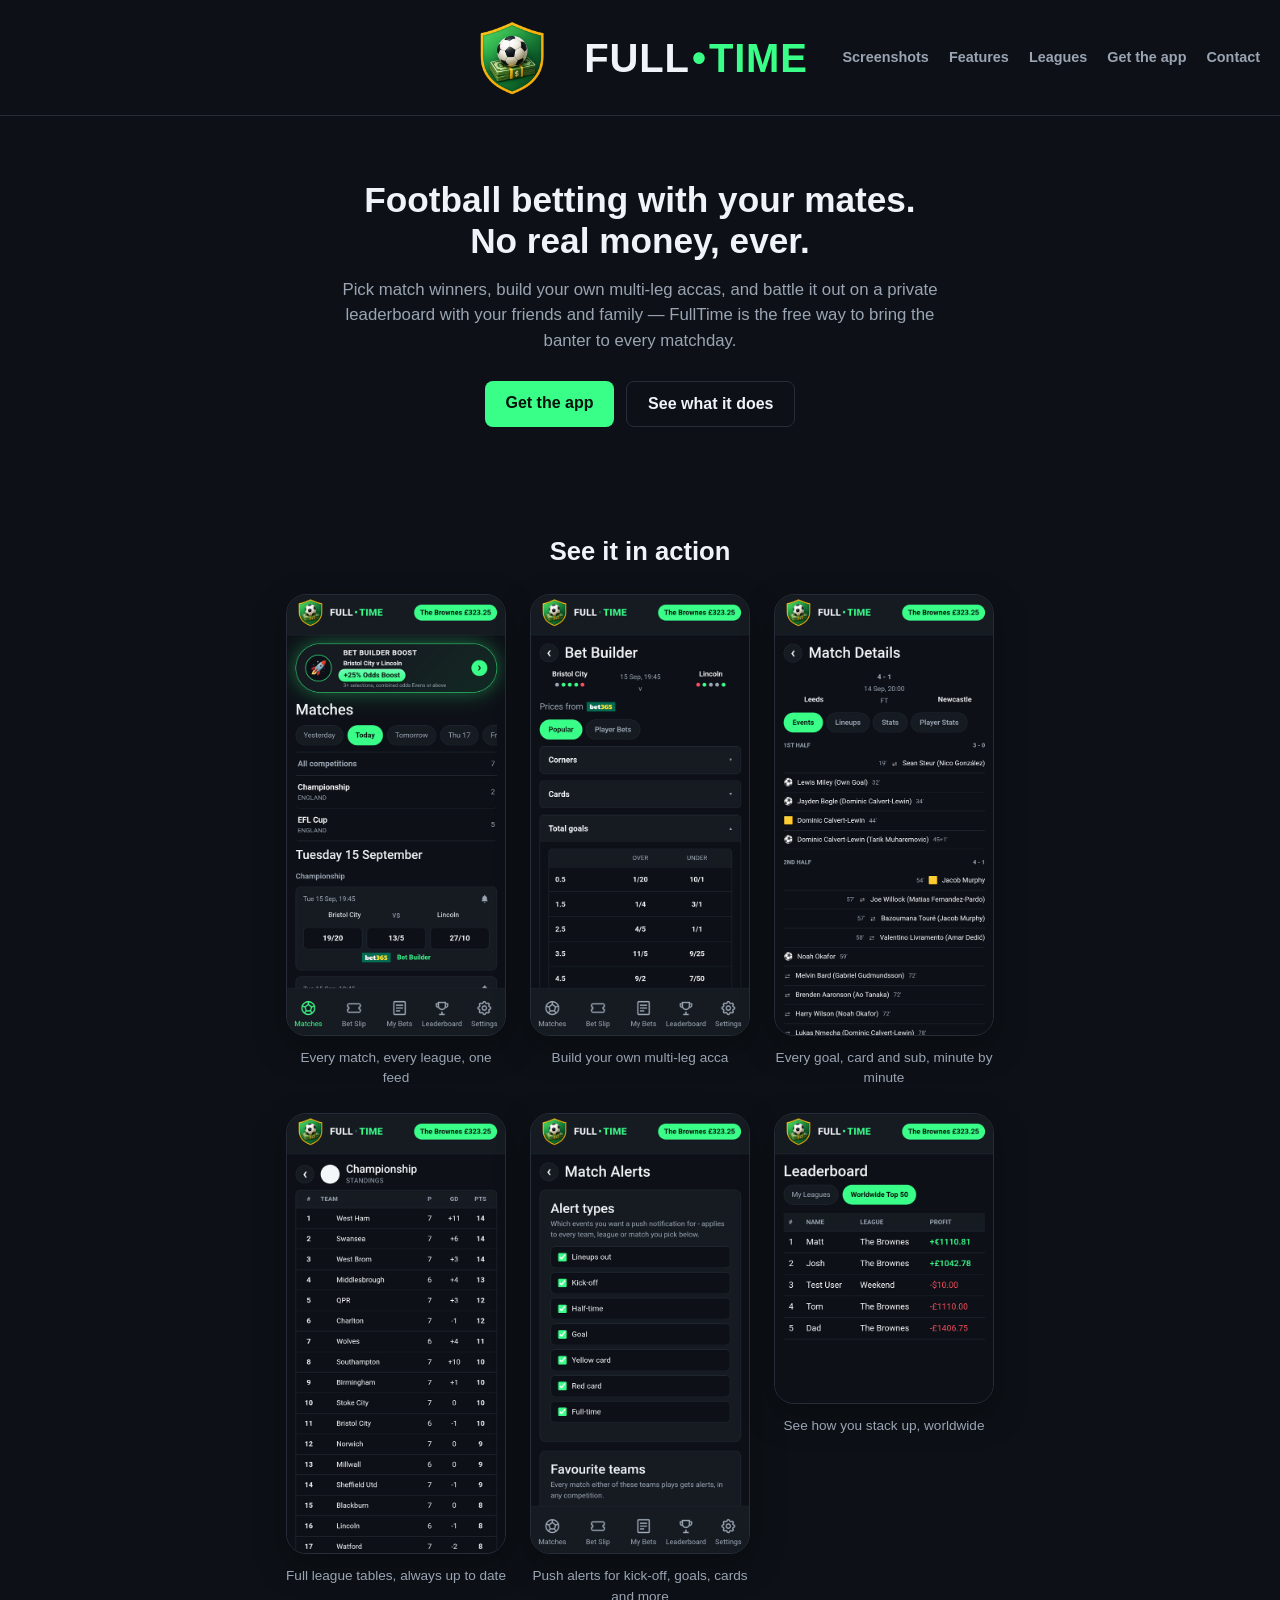
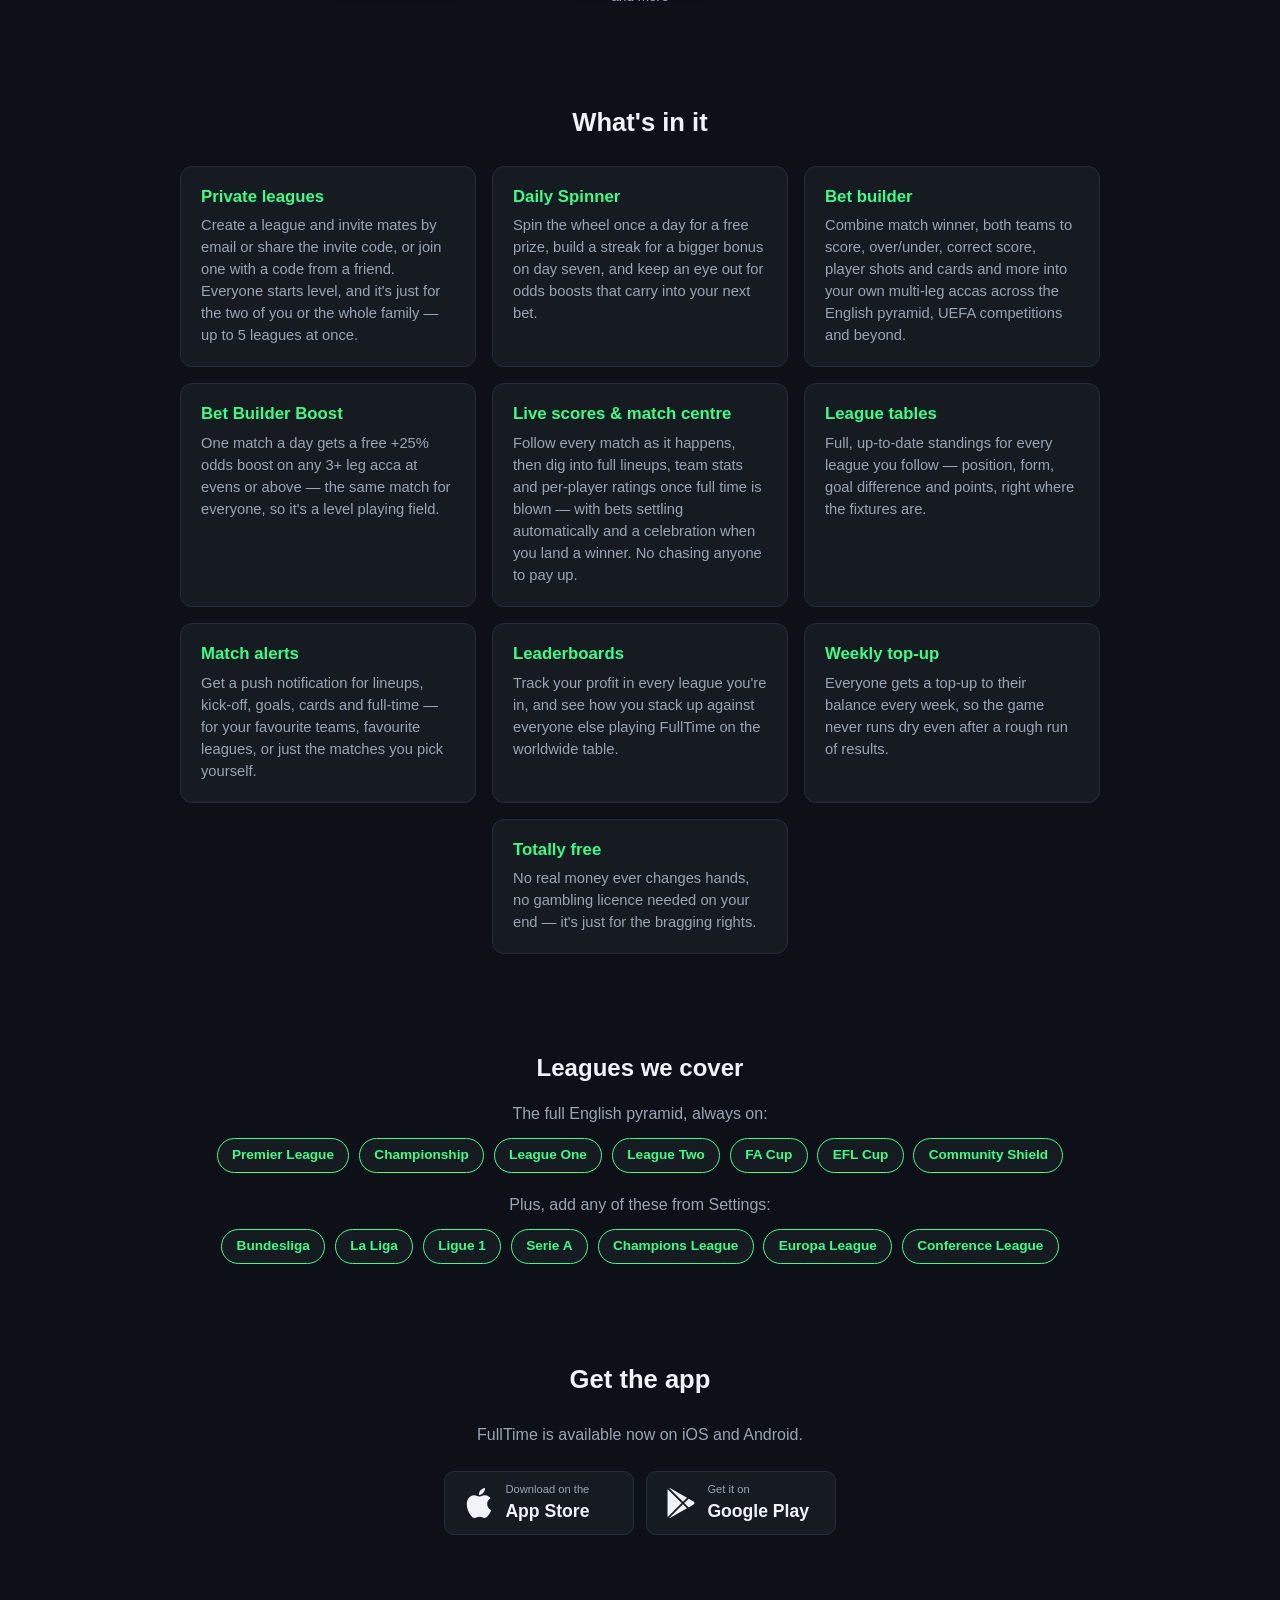
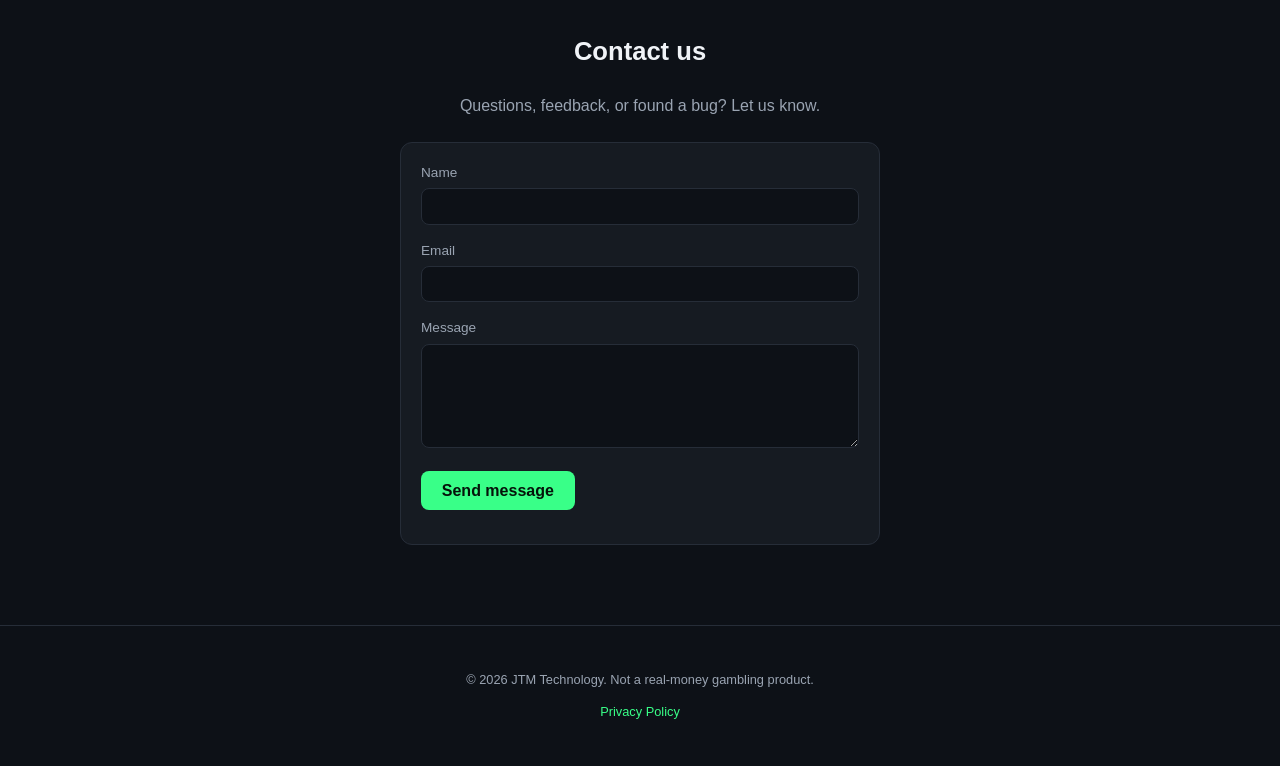
==== commit a56d50bf: "Fix broken image loading: re-encode two PNGs without an alpha channel Root cause found, not just wor" ====
(no text change in the page or its own stylesheets)
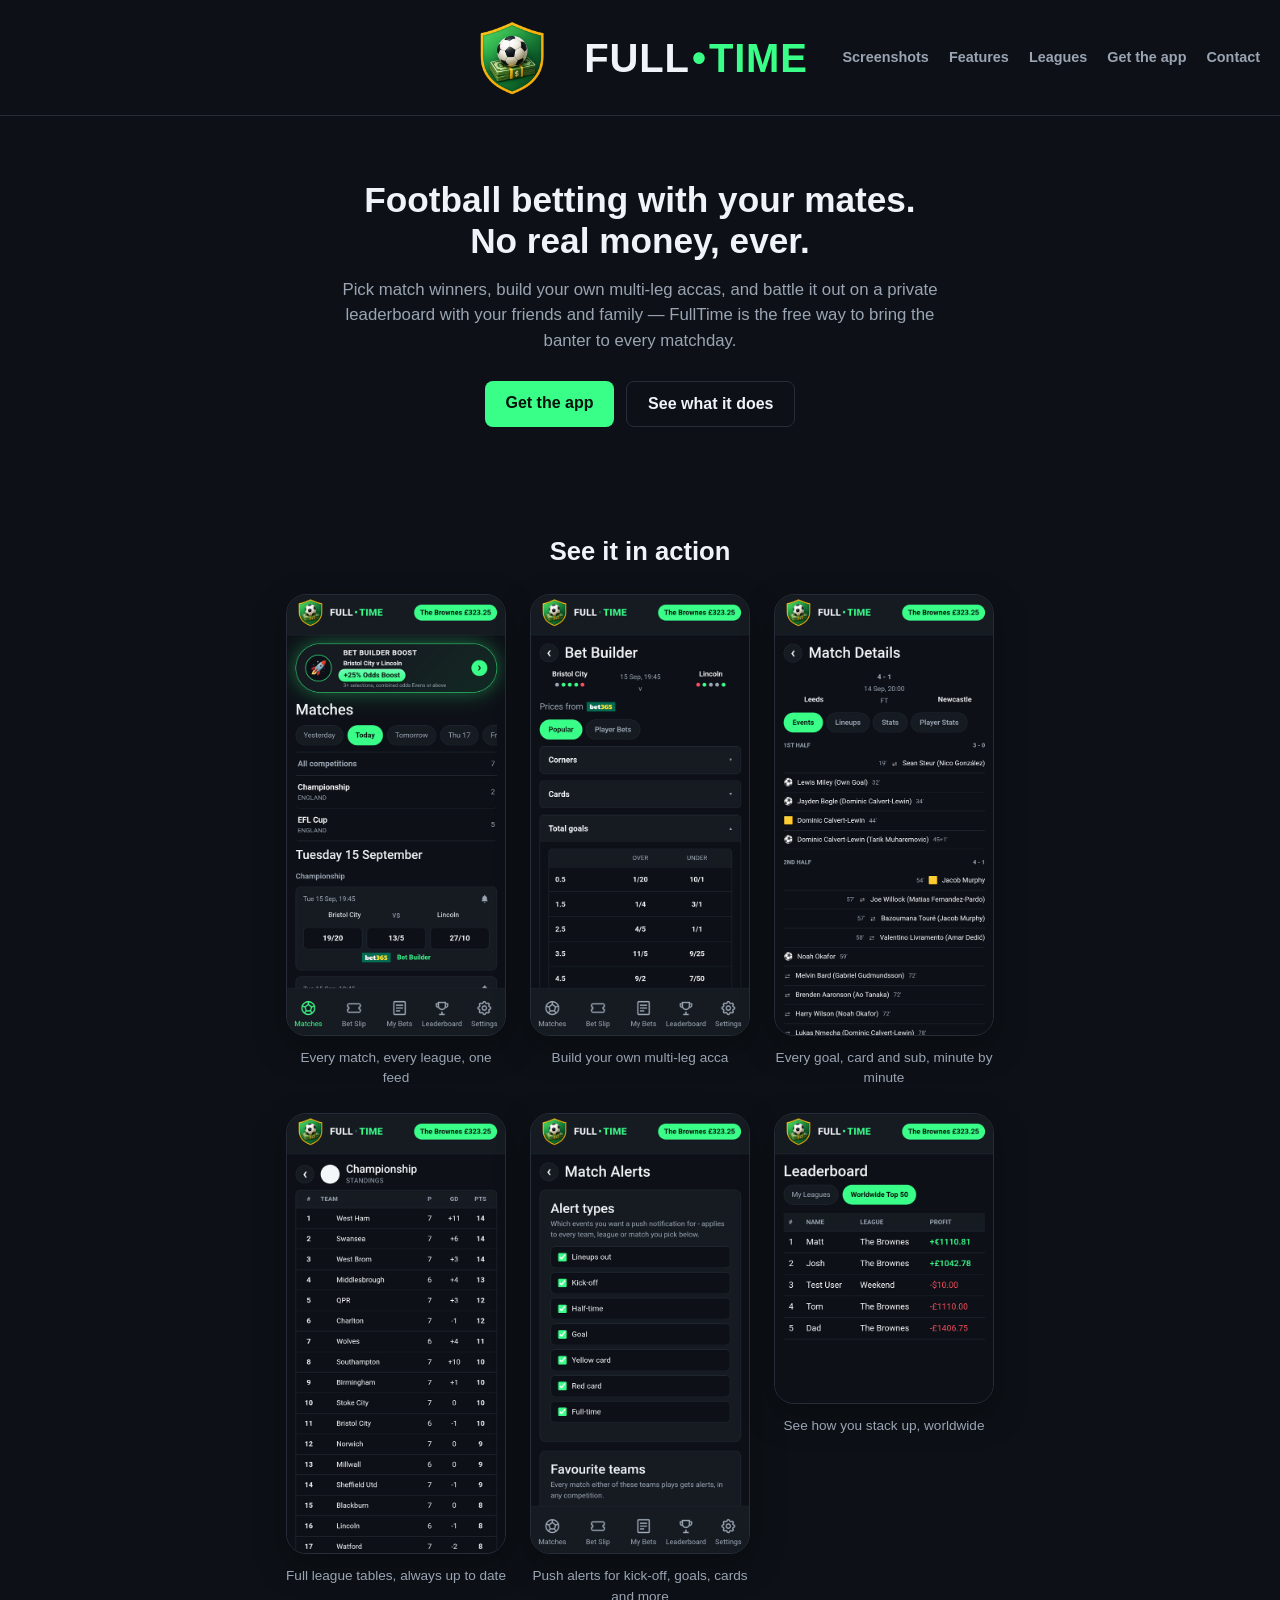
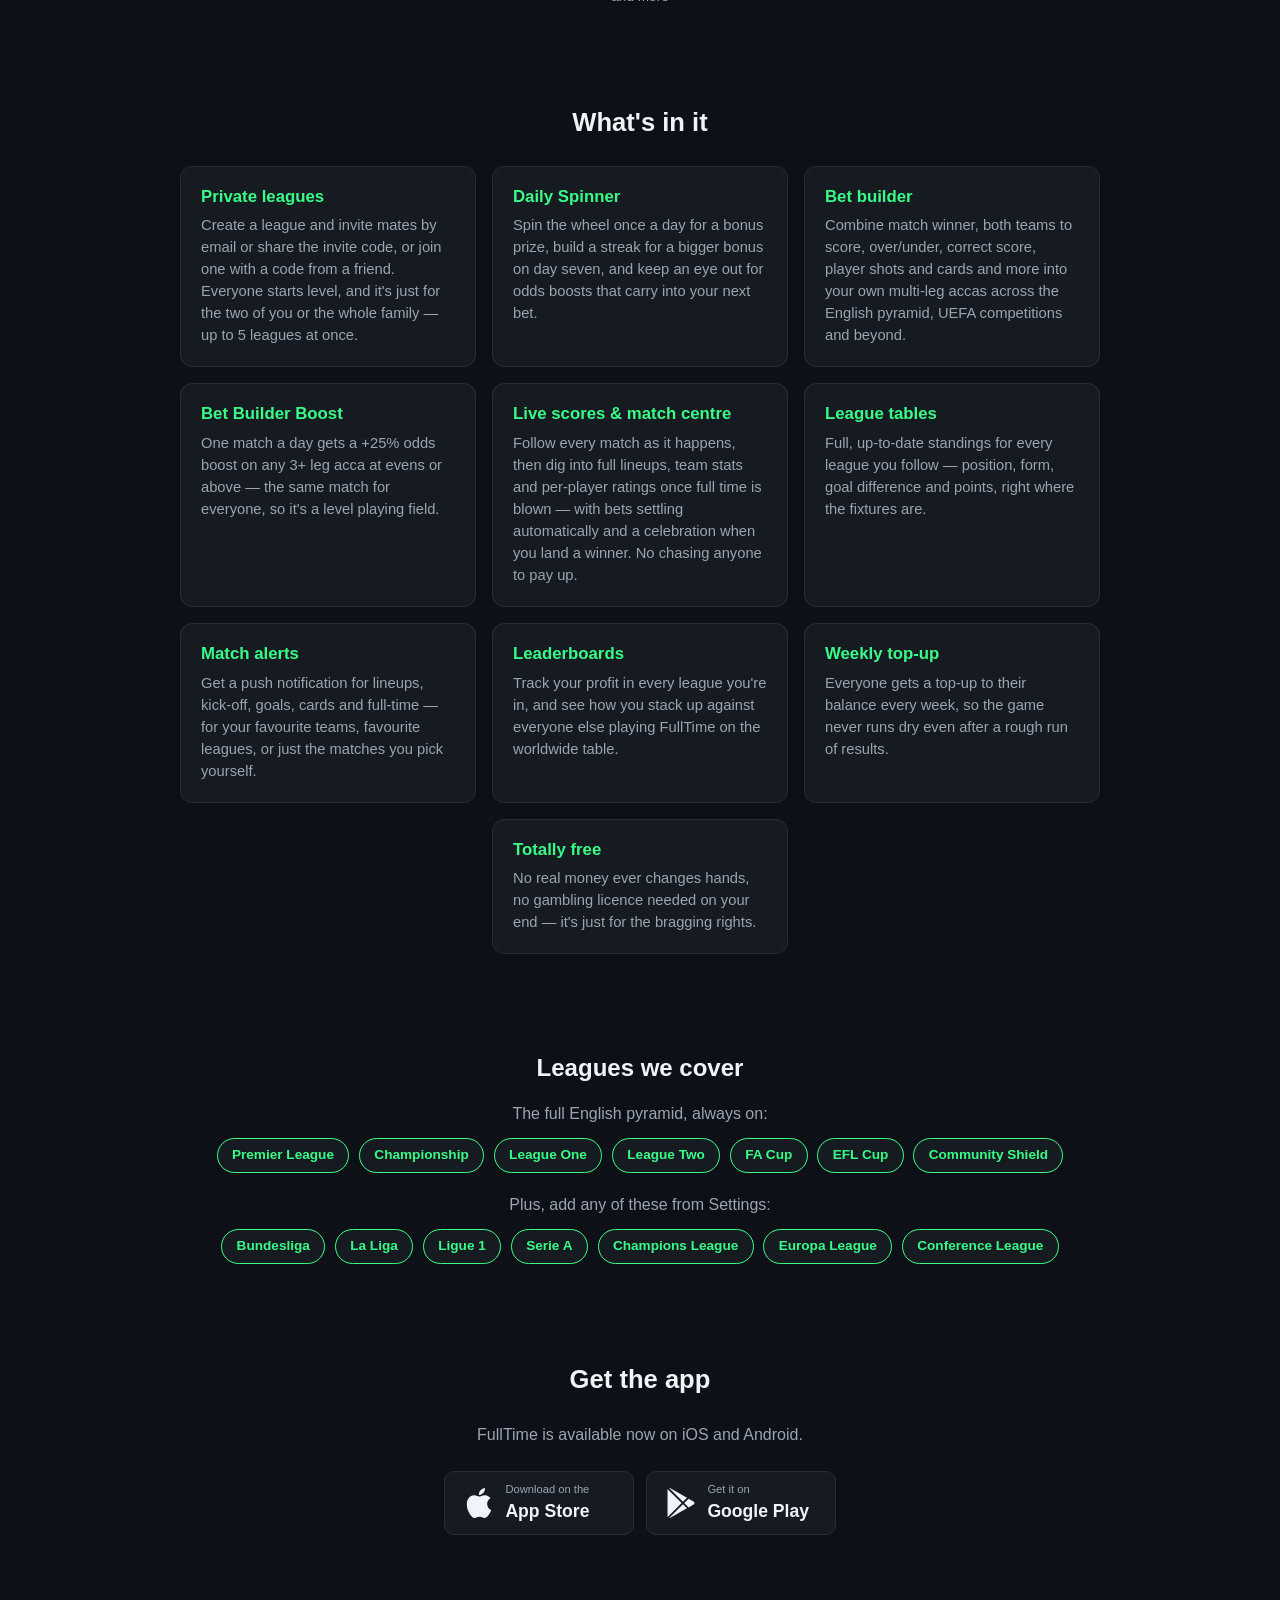
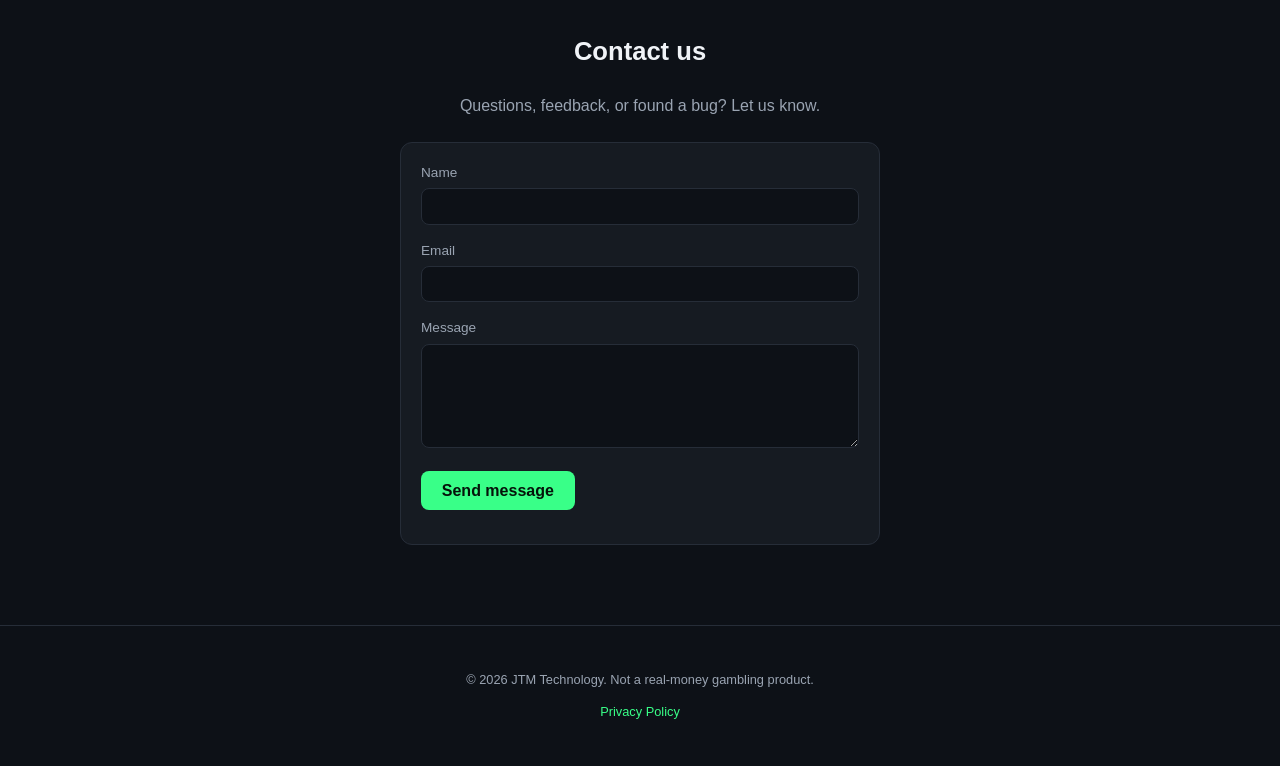
==== commit 163d3cec: "Call it the Daily Spinner, not a free spin App Store reviewers have had issues with "free" prize wor" ====
--- a/FullTime.Website/wwwroot/index.html
+++ b/FullTime.Website/wwwroot/index.html
@@ -85,7 +85,7 @@
                 </div>
                 <div class="page-card feature-card">
                     <h3>Daily Spinner</h3>
-                    <p>Spin the wheel once a day for a free prize, build a streak for a bigger
+                    <p>Spin the wheel once a day for a bonus prize, build a streak for a bigger
                        bonus on day seven, and keep an eye out for odds boosts that carry into
                        your next bet.</p>
                 </div>
@@ -97,7 +97,7 @@
                 </div>
                 <div class="page-card feature-card">
                     <h3>Bet Builder Boost</h3>
-                    <p>One match a day gets a free +25% odds boost on any 3+ leg acca at evens or
+                    <p>One match a day gets a +25% odds boost on any 3+ leg acca at evens or
                        above — the same match for everyone, so it's a level playing field.</p>
                 </div>
                 <div class="page-card feature-card">
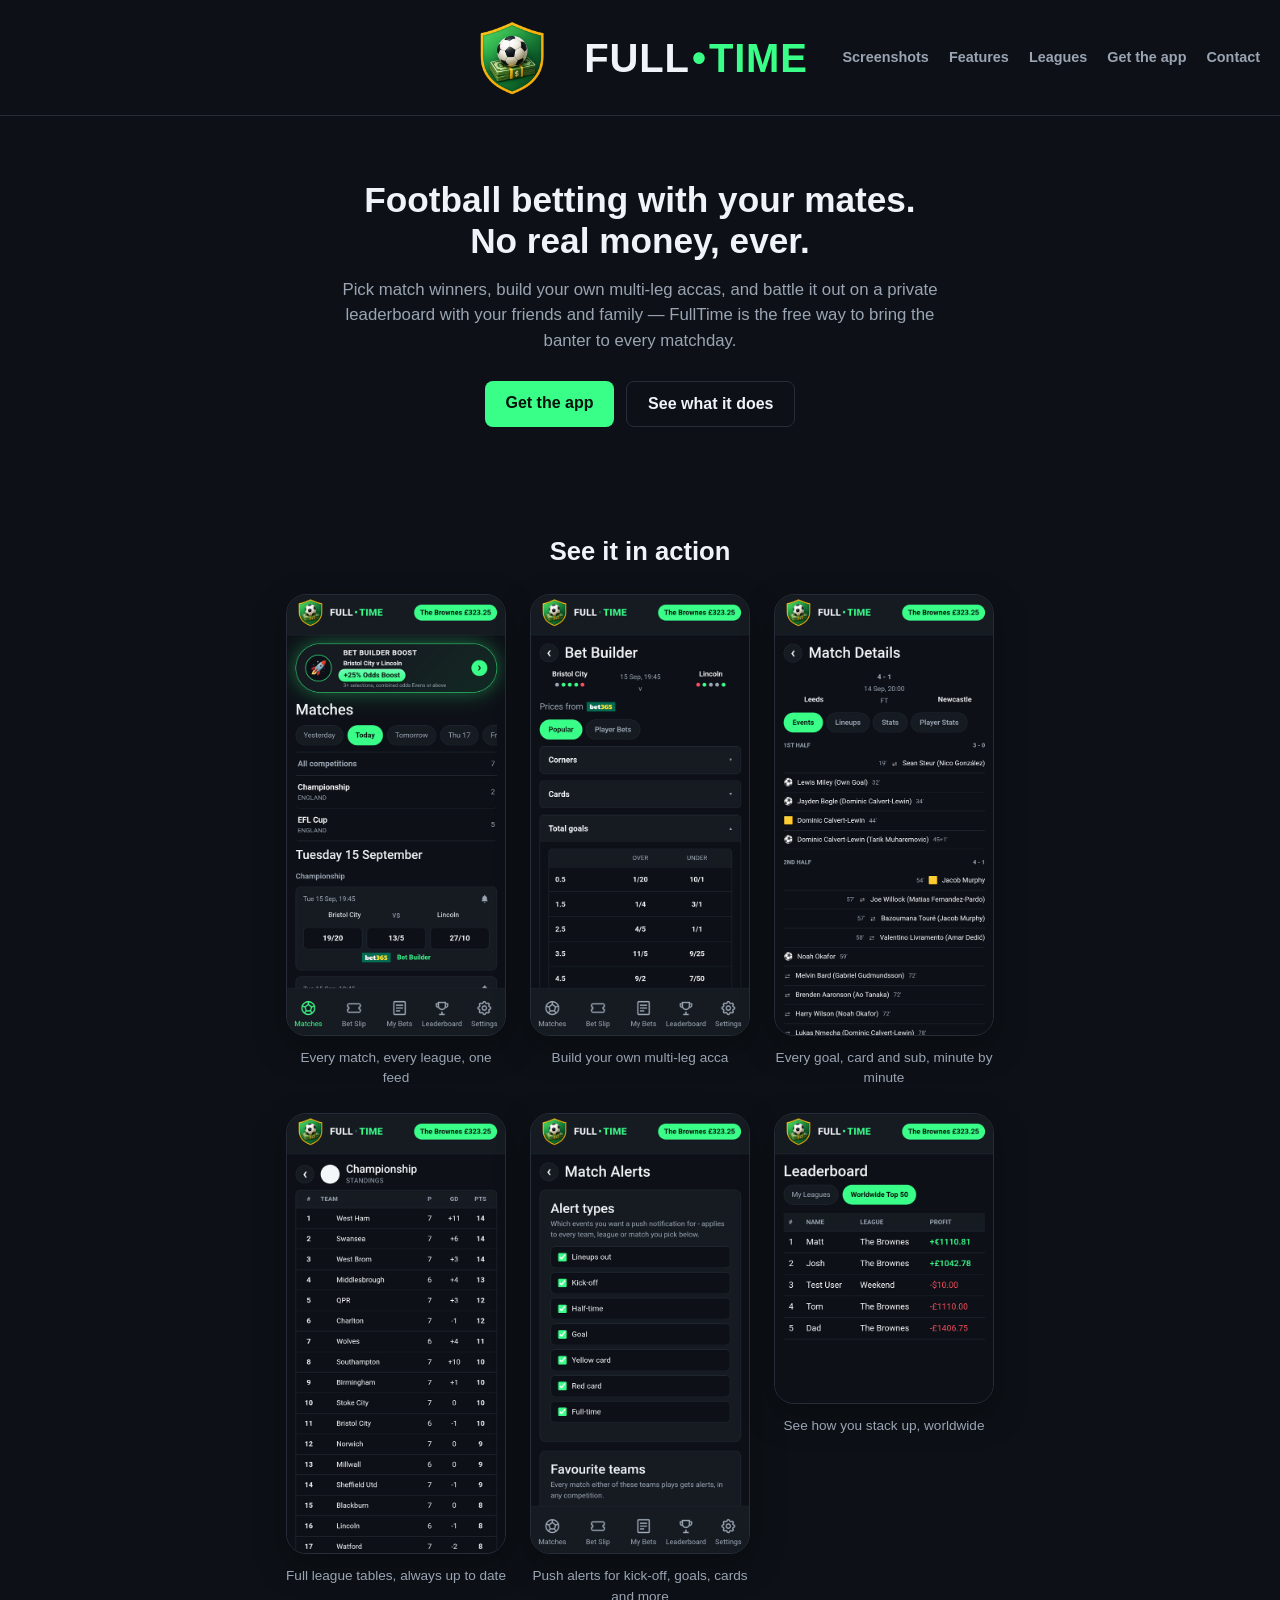
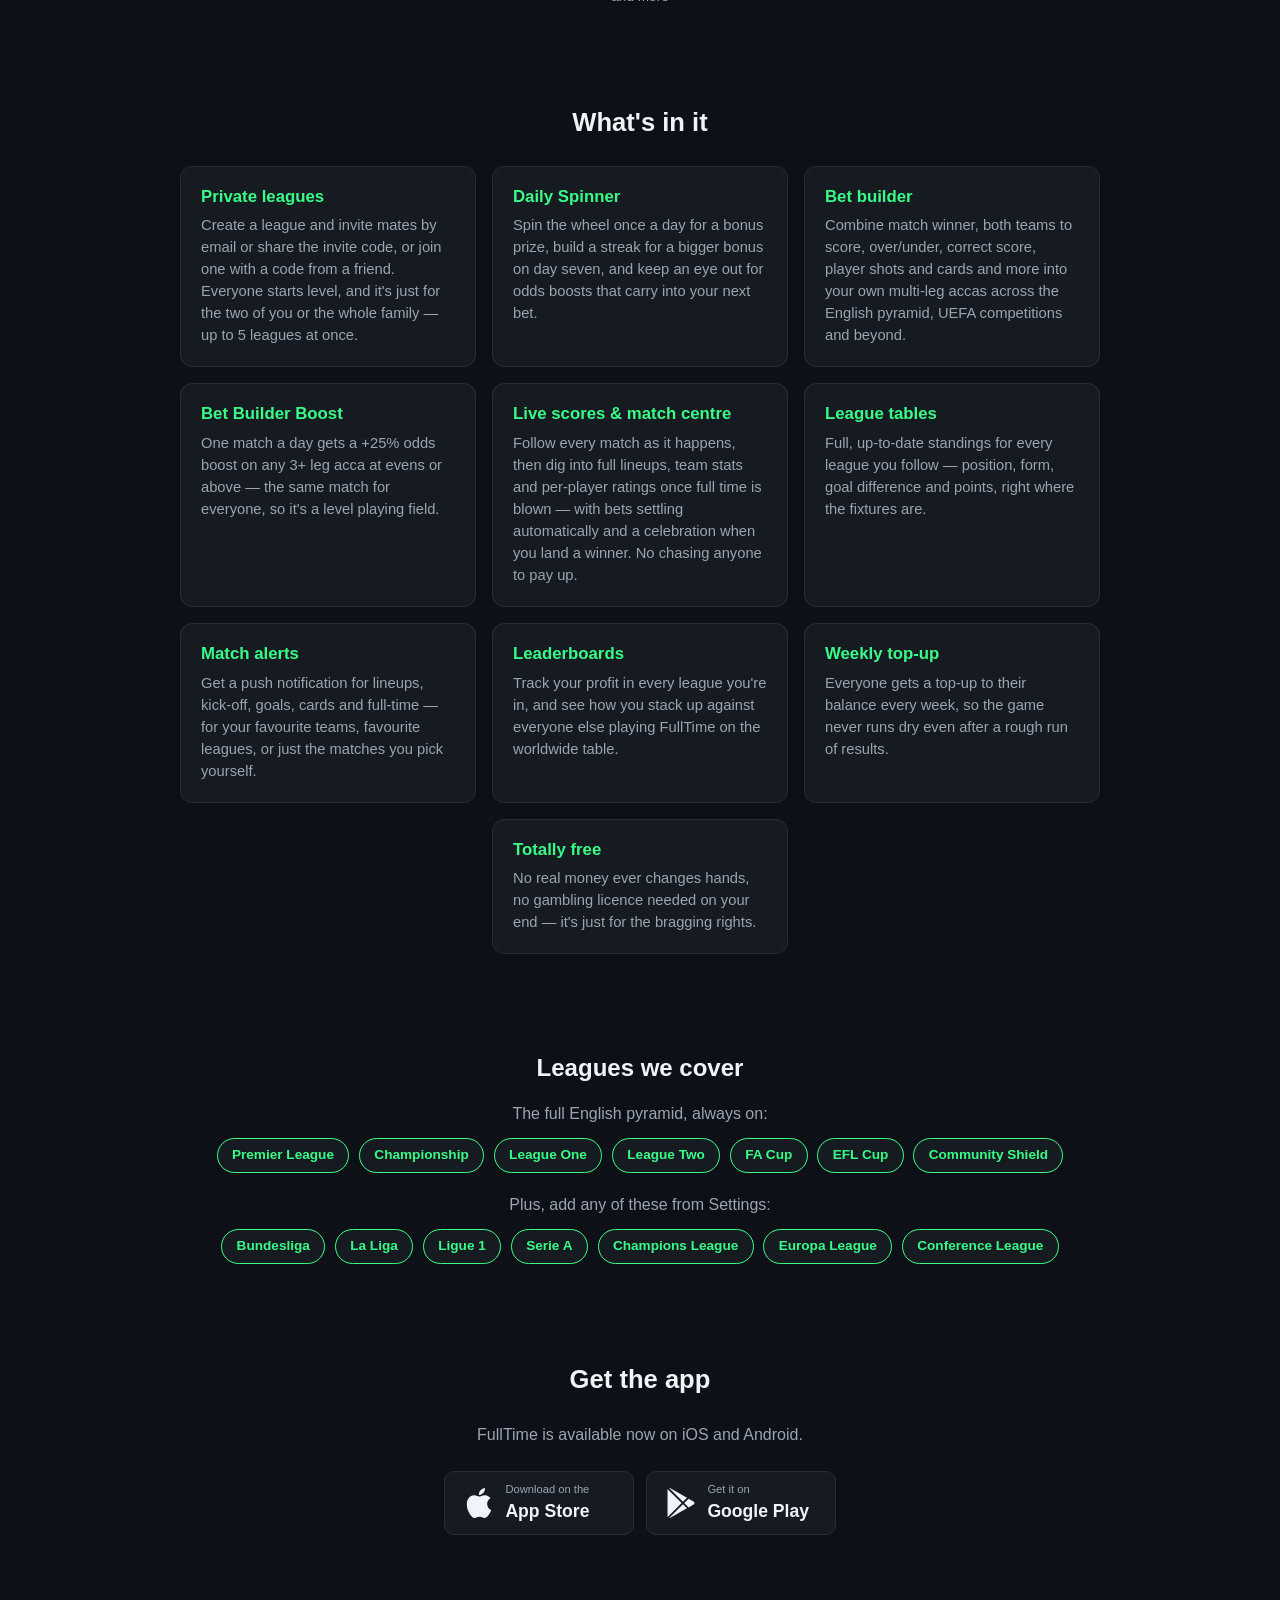
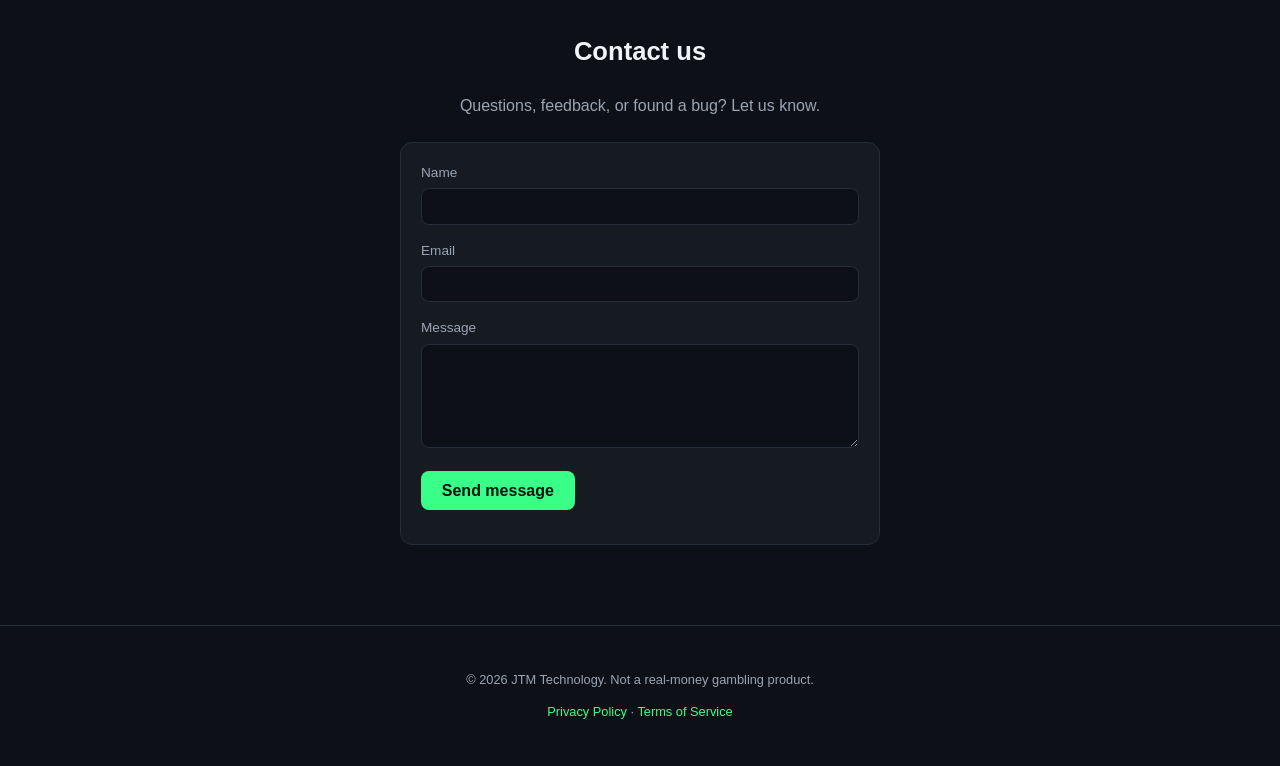
==== commit 24311396: "Add a Terms of Service page for Play Console's trader status form Play Console asks for a ToS URL al" ====
--- a/FullTime.Website/wwwroot/index.html
+++ b/FullTime.Website/wwwroot/index.html
@@ -208,7 +208,7 @@
 
     <footer class="site-footer">
         <p>&copy; 2026 JTM Technology. Not a real-money gambling product.</p>
-        <p><a href="/privacy.html">Privacy Policy</a></p>
+        <p><a href="/privacy.html">Privacy Policy</a> &middot; <a href="/terms.html">Terms of Service</a></p>
     </footer>
 
     <script src="site.js"></script>
